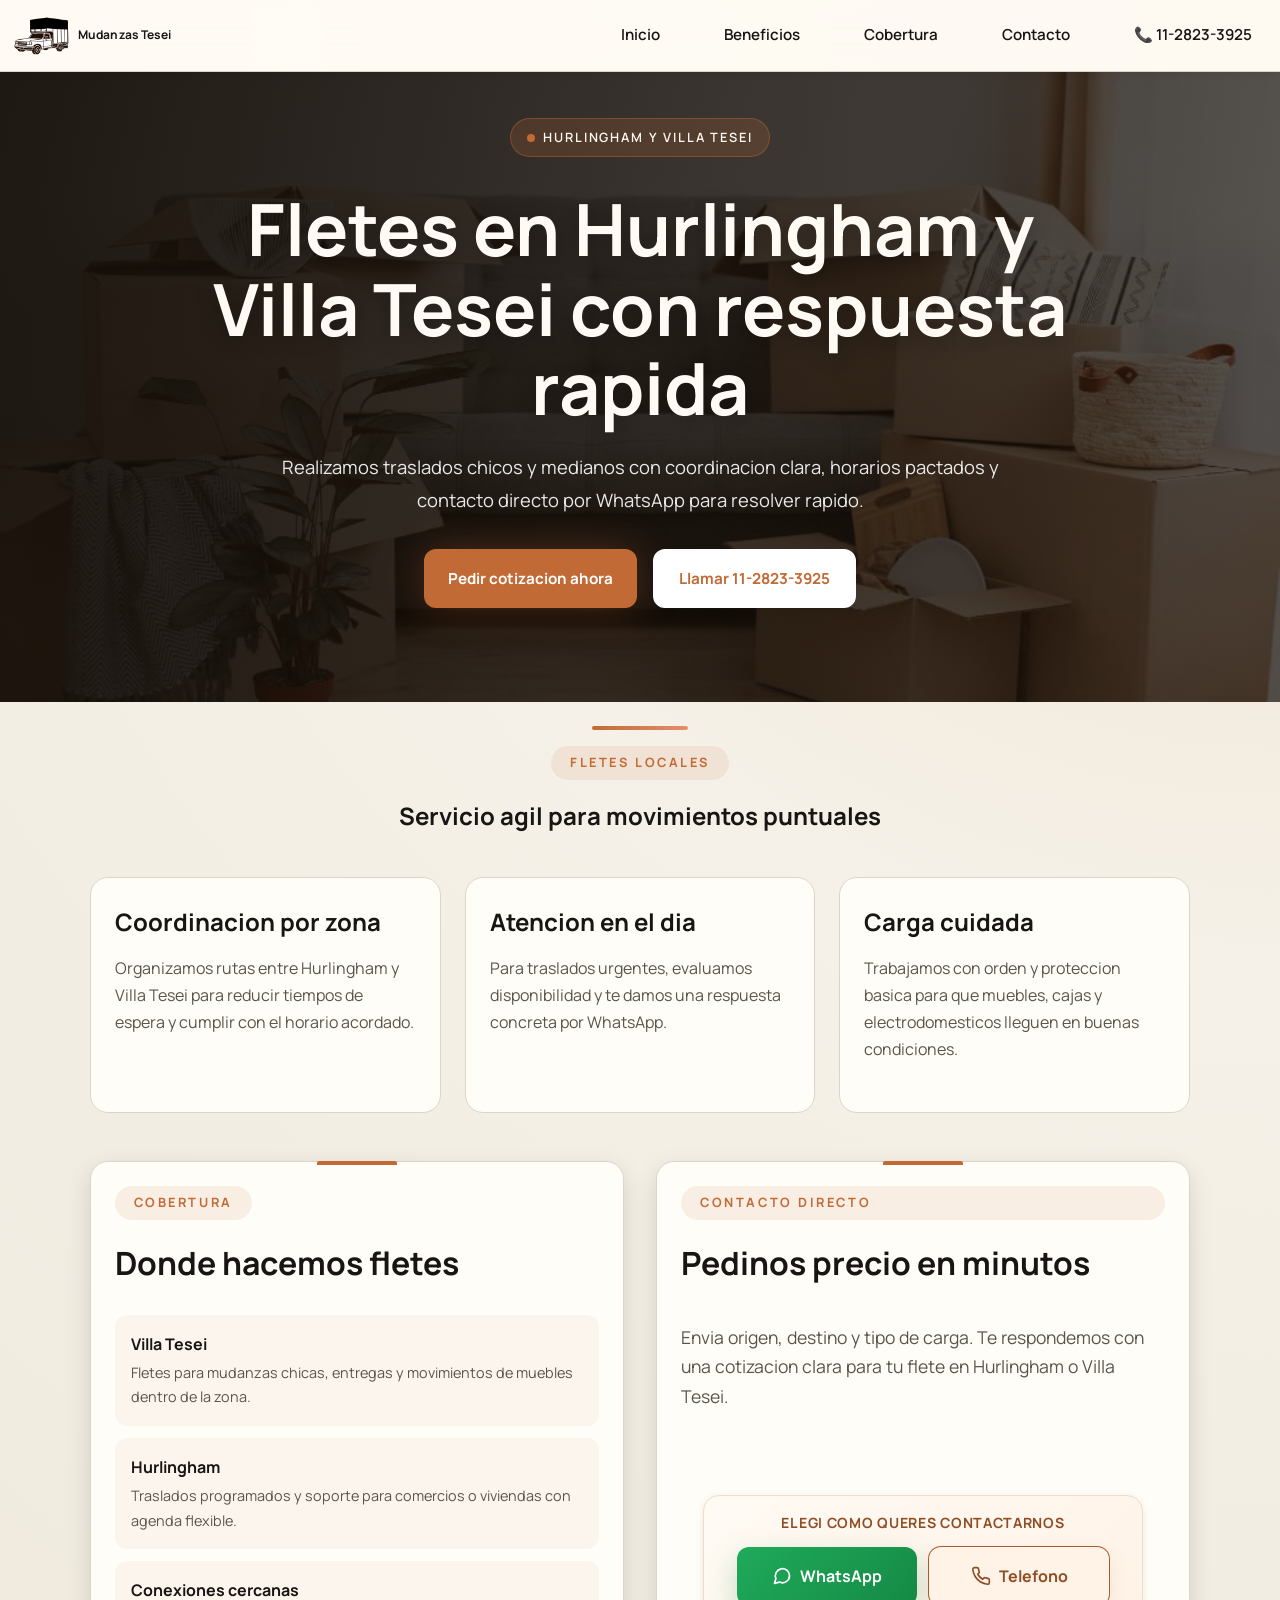
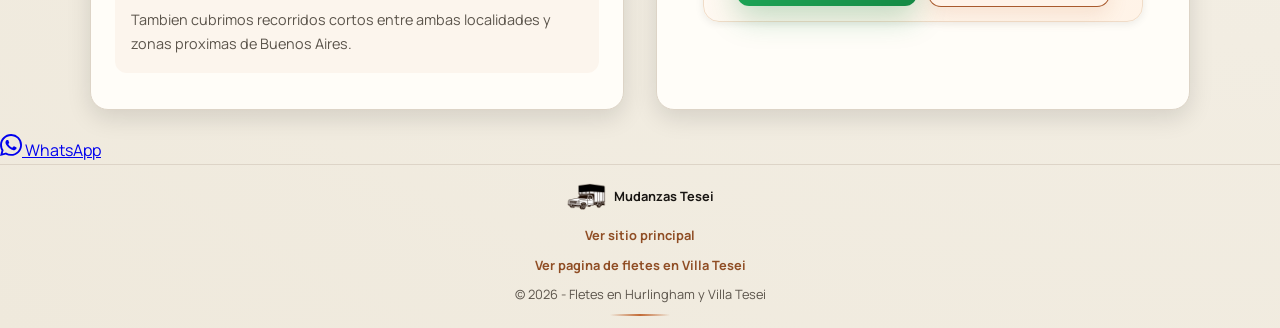
==== fletes-hurlingham-villa-tesei.html @ a8f36cc4 "a" ====
<!doctype html>
<html lang="es">
  <head>
    <meta charset="UTF-8" />
    <meta name="viewport" content="width=device-width, initial-scale=1.0" />
    <meta
      name="description"
      content="Fletes en Hurlingham y Villa Tesei con atencion rapida por WhatsApp. Traslados chicos y medianos, coordinacion clara y servicio puntual en zona oeste."
    />
    <link rel="canonical" href="https://www.mudanzastesei.com/fletes-hurlingham-villa-tesei.html" />
    <meta name="robots" content="index,follow,max-image-preview:large" />
    <meta property="og:type" content="website" />
    <meta property="og:locale" content="es_AR" />
    <meta property="og:site_name" content="Mudanzas Tesei" />
    <meta property="og:title" content="Fletes en Hurlingham y Villa Tesei | Mudanzas Tesei" />
    <meta property="og:description" content="Servicio de fletes en Hurlingham y Villa Tesei para traslados puntuales, con cotizacion rapida por WhatsApp." />
    <meta property="og:url" content="https://www.mudanzastesei.com/fletes-hurlingham-villa-tesei.html" />
    <meta property="og:image" content="https://www.mudanzastesei.com/assets/logo.png" />
    <meta name="twitter:card" content="summary_large_image" />
    <meta name="twitter:title" content="Fletes en Hurlingham y Villa Tesei | Mudanzas Tesei" />
    <meta name="twitter:description" content="Pedi tu cotizacion de flete en Hurlingham y Villa Tesei por WhatsApp." />
    <meta name="twitter:image" content="https://www.mudanzastesei.com/assets/logo.png" />
    <meta name="theme-color" content="#c26a35" />
    <link rel="icon" href="./favicon.ico" sizes="any" />
    <link rel="icon" type="image/png" href="./favicon-96x96.png" sizes="96x96" />
    <link rel="shortcut icon" href="./favicon.ico" />
    <link rel="apple-touch-icon" href="./apple-touch-icon.png" sizes="180x180" />
    <title>Fletes en Hurlingham y Villa Tesei | Mudanzas Tesei</title>
    <link rel="preconnect" href="https://fonts.googleapis.com" />
    <link rel="preconnect" href="https://fonts.gstatic.com" crossorigin />
    <link rel="preload" as="image" href="./assets/bg.jpg" />
    <link
      href="https://fonts.googleapis.com/css2?family=Cormorant+Garamond:wght@500;600;700&family=Manrope:wght@400;500;600;700&display=swap"
      rel="stylesheet"
    />
    <script type="application/ld+json">
      {
        "@context": "https://schema.org",
        "@graph": [
          {
            "@type": "LocalBusiness",
            "@id": "https://www.mudanzastesei.com/#localbusiness",
            "name": "Mudanzas Tesei",
            "url": "https://www.mudanzastesei.com/",
            "telephone": "+54 9 11 2823-3925",
            "address": {
              "@type": "PostalAddress",
              "addressLocality": "Villa Tesei",
              "addressRegion": "Buenos Aires",
              "addressCountry": "AR"
            },
            "areaServed": [
              "Hurlingham",
              "Villa Tesei",
              "Buenos Aires"
            ]
          },
          {
            "@type": "Service",
            "name": "Fletes en Hurlingham y Villa Tesei",
            "serviceType": "Fletes programados y traslados locales",
            "provider": {
              "@id": "https://www.mudanzastesei.com/#localbusiness"
            },
            "areaServed": [
              {
                "@type": "City",
                "name": "Hurlingham"
              },
              {
                "@type": "City",
                "name": "Villa Tesei"
              }
            ],
            "url": "https://www.mudanzastesei.com/fletes-hurlingham-villa-tesei.html"
          }
        ]
      }
    </script>
    <link rel="stylesheet" href="./styles.css" />
  </head>
  <body>
    <header class="topbar glass-effect" id="inicio">
      <a class="brand" href="./index.html" aria-label="Volver al inicio">
        <img src="./assets/logo.png" alt="Logo Mudanzas Tesei" width="58" height="58" fetchpriority="low" decoding="async" />
        <span class="logo-text">Mudanzas Tesei</span>
      </a>

      <button class="menu-toggle" id="menuToggle" aria-expanded="false" aria-controls="mainMenu" aria-label="Abrir menu">
        <span class="hamburger"></span>
      </button>

      <nav class="menu" id="mainMenu">
        <a href="./index.html" class="nav-link">Inicio</a>
        <a href="#beneficios" class="nav-link">Beneficios</a>
        <a href="#cobertura" class="nav-link">Cobertura</a>
        <a href="#contacto" class="nav-link">Contacto</a>
        <a href="tel:+5491128233925" class="nav-link phone-link">📞 11-2823-3925</a>
      </nav>
    </header>

    <main>
      <section class="hero">
        <img
          class="hero-media"
          src="./assets/bg.jpg"
          alt="Fletes en Hurlingham y Villa Tesei"
          width="1920"
          height="1080"
          fetchpriority="high"
          decoding="async"
        />
        <div class="hero-overlay"></div>
        <div class="hero-content">
          <div class="hero-badge fade-in">
            <span class="badge-dot"></span>
            <span>Hurlingham y Villa Tesei</span>
          </div>
          <h1 class="slide-up">Fletes en Hurlingham y Villa Tesei con respuesta rapida</h1>
          <p class="hero-copy slide-up delay-1">
            Realizamos traslados chicos y medianos con coordinacion clara, horarios pactados y
            contacto directo por WhatsApp para resolver rapido.
          </p>
          <div class="hero-actions slide-up delay-2">
            <a class="btn btn-primary btn-glow" href="#contacto"><span>Pedir cotizacion ahora</span></a>
            <a class="btn btn-secondary" href="tel:+5491128233925"><span>Llamar 11-2823-3925</span></a>
          </div>
        </div>
      </section>

      <section class="section" id="beneficios">
        <div class="section-header">
          <div class="section-decoration"></div>
          <div class="section-content">
            <span class="kicker fade-in">Fletes locales</span>
            <h2 class="slide-up">Servicio agil para movimientos puntuales</h2>
          </div>
        </div>
        <div class="cards-container">
          <article class="card card-hover fade-in">
            <h3>Coordinacion por zona</h3>
            <p>Organizamos rutas entre Hurlingham y Villa Tesei para reducir tiempos de espera y cumplir con el horario acordado.</p>
          </article>
          <article class="card card-hover fade-in delay-1">
            <h3>Atencion en el dia</h3>
            <p>Para traslados urgentes, evaluamos disponibilidad y te damos una respuesta concreta por WhatsApp.</p>
          </article>
          <article class="card card-hover fade-in delay-2">
            <h3>Carga cuidada</h3>
            <p>Trabajamos con orden y proteccion basica para que muebles, cajas y electrodomesticos lleguen en buenas condiciones.</p>
          </article>
        </div>
      </section>

      <section class="section split" id="cobertura">
        <div class="panel">
          <div class="panel-content">
            <span class="kicker fade-in">Cobertura</span>
            <h2 class="slide-up">Donde hacemos fletes</h2>
            <ul class="schedule">
              <li class="schedule-item slide-up delay-1">
                <div class="schedule-info">
                  <strong>Villa Tesei</strong>
                  <span>Fletes para mudanzas chicas, entregas y movimientos de muebles dentro de la zona.</span>
                </div>
              </li>
              <li class="schedule-item slide-up delay-2">
                <div class="schedule-info">
                  <strong>Hurlingham</strong>
                  <span>Traslados programados y soporte para comercios o viviendas con agenda flexible.</span>
                </div>
              </li>
              <li class="schedule-item slide-up delay-3">
                <div class="schedule-info">
                  <strong>Conexiones cercanas</strong>
                  <span>Tambien cubrimos recorridos cortos entre ambas localidades y zonas proximas de Buenos Aires.</span>
                </div>
              </li>
            </ul>
          </div>
        </div>

        <div class="panel panel-contact" id="contacto">
          <div class="panel-content panel-content-cta">
            <span class="kicker fade-in">Contacto directo</span>
            <h2 class="slide-up">Pedinos precio en minutos</h2>
            <p class="section-text slide-up delay-1">
              Envia origen, destino y tipo de carga. Te respondemos con una cotizacion clara para
              tu flete en Hurlingham o Villa Tesei.
            </p>
            <div class="cta-stage slide-up delay-2">
              <div class="cta-card">
                <p class="cta-card-title">Elegi como queres contactarnos</p>
                <div class="hero-actions panel-cta-actions">
                  <a class="btn btn-whatsapp" href="https://wa.me/5491128233925?text=Hola%2C%20quiero%20cotizar%20un%20flete%20en%20Hurlingham%20y%20Villa%20Tesei.">
                    <svg width="20" height="20" viewBox="0 0 24 24" fill="none" stroke="currentColor" stroke-width="2" stroke-linecap="round" stroke-linejoin="round" aria-hidden="true">
                      <path d="M21 11.5A8.5 8.5 0 0 1 8.9 19.3L3 21l1.7-5.9A8.5 8.5 0 1 1 21 11.5z"/>
                    </svg>
                    <span>WhatsApp</span>
                  </a>
                  <a class="btn btn-call" href="tel:+5491128233925">
                    <svg width="20" height="20" viewBox="0 0 24 24" fill="none" stroke="currentColor" stroke-width="2" stroke-linecap="round" stroke-linejoin="round" aria-hidden="true">
                      <path d="M22 16.92v3a2 2 0 0 1-2.18 2 19.79 19.79 0 0 1-8.63-3.07 19.5 19.5 0 0 1-6-6 19.79 19.79 0 0 1-3.07-8.67A2 2 0 0 1 4.11 2h3a2 2 0 0 1 2 1.72 12.84 12.84 0 0 0 .7 2.81 2 2 0 0 1-.45 2.11L8.09 9.91a16 16 0 0 0 6 6l1.27-1.27a2 2 0 0 1 2.11-.45 12.84 12.84 0 0 0 2.81.7A2 2 0 0 1 22 16.92z"/>
                    </svg>
                    <span>Telefono</span>
                  </a>
                </div>
              </div>
            </div>
          </div>
        </div>
      </section>
    </main>

    <a
      class="whatsapp-float"
      href="https://wa.me/5491128233925?text=Hola%20Mudanzas%20Tesei%2C%20quiero%20pedir%20una%20cotizacion."
      target="_blank"
      rel="noopener noreferrer"
      aria-label="Abrir WhatsApp para pedir cotizacion"
    >
      <svg width="22" height="22" viewBox="0 0 24 24" fill="none" aria-hidden="true">
        <path fill="currentColor" d="M20.52 3.48A11.86 11.86 0 0 0 12.02 0C5.42 0 .05 5.37.05 11.97c0 2.11.55 4.17 1.59 5.98L0 24l6.21-1.63a11.95 11.95 0 0 0 5.81 1.49h.01c6.6 0 11.97-5.37 11.97-11.97 0-3.2-1.25-6.2-3.48-8.41Zm-8.5 18.36h-.01a9.9 9.9 0 0 1-5.05-1.39l-.36-.21-3.69.97.99-3.6-.23-.37a9.92 9.92 0 0 1-1.52-5.27c0-5.47 4.45-9.92 9.92-9.92 2.65 0 5.13 1.03 7 2.9a9.84 9.84 0 0 1 2.9 7c0 5.47-4.45 9.92-9.92 9.92Zm5.44-7.43c-.3-.15-1.77-.87-2.04-.97-.27-.1-.47-.15-.67.15-.2.3-.77.97-.95 1.17-.17.2-.35.22-.65.07-.3-.15-1.25-.46-2.38-1.47a8.94 8.94 0 0 1-1.65-2.05c-.17-.3-.02-.46.13-.6.13-.13.3-.35.45-.52.15-.17.2-.3.3-.5.1-.2.05-.37-.02-.52-.08-.15-.67-1.62-.92-2.22-.24-.58-.48-.5-.67-.5h-.57c-.2 0-.52.08-.8.37-.27.3-1.05 1.02-1.05 2.48 0 1.47 1.08 2.88 1.23 3.08.15.2 2.1 3.21 5.08 4.49.71.31 1.26.49 1.69.63.71.23 1.36.2 1.88.12.57-.09 1.77-.72 2.02-1.42.25-.7.25-1.3.17-1.42-.07-.12-.27-.2-.57-.35Z"/>
      </svg>
      <span>WhatsApp</span>
    </a>

    <footer class="footer">
      <div class="footer-content">
        <div class="footer-brand">
          <img src="./assets/logo.png" alt="Logo Mudanzas Tesei" width="40" height="40" loading="lazy" decoding="async" />
          <span>Mudanzas Tesei</span>
        </div>
        <p><a class="footer-link" href="./index.html">Ver sitio principal</a></p>
        <p><a class="footer-link" href="./fletes-villa-tesei.html">Ver pagina de fletes en Villa Tesei</a></p>
        <p>© <span id="year"></span> - Fletes en Hurlingham y Villa Tesei</p>
      </div>
      <div class="footer-decorations">
        <div class="footer-line"></div>
      </div>
    </footer>

    <script src="./main.js"></script>
  </body>
</html>
---- styles.css ----
:root {
  --bg: #f5f1e8;
  --surface: #fffdf8;
  --text: #181512;
  --text-light: #7a7065;
  --muted: #5b544b;
  --line: #ddd4c7;
  --brand: #c26a35;
  --brand-deep: #8f4d24;
  --brand-light: #e58e6b;
  --hero-shadow: rgba(9, 8, 7, 0.5);
  --radius: 18px;
  --shadow-sm: 0 2px 8px rgba(0,0,0,0.08);
  --shadow-md: 0 8px 24px rgba(0,0,0,0.12);
  --shadow-lg: 0 20px 60px rgba(0,0,0,0.18);
  --shadow-glow: 0 0 40px rgba(194, 106, 53, 0.3);
}

* {
  box-sizing: border-box;
  margin: 0;
  padding: 0;
}

html {
  scroll-behavior: smooth;
}

body {
  margin: 0;
  background: radial-gradient(circle at top right, #f0dfcb 0%, var(--bg) 42%, #efe9dc 100%);
  color: var(--text);
  font-family: "Manrope", "Segoe UI", sans-serif;
  line-height: 1.7;
  overflow-x: hidden;
}

.glass-effect {
  backdrop-filter: blur(20px);
  -webkit-backdrop-filter: blur(20px);
}

img {
  max-width: 100%;
  display: block;
  object-fit: cover;
}

/* Topbar */
.topbar {
  position: sticky;
  top: 0;
  z-index: 1000;
  display: flex;
  align-items: center;
  justify-content: space-between;
  gap: 0.75rem;
  padding: 0.4rem 0.75rem;
  background: rgba(255, 252, 246, 0.92);
  backdrop-filter: blur(20px);
  -webkit-backdrop-filter: blur(20px);
  border-bottom: 1px solid var(--line);
  box-shadow: var(--shadow-sm);
  height: auto;
  min-height: 48px;
}

.brand {
  display: flex;
  align-items: center;
  gap: 0.5rem;
  text-decoration: none;
  transition: transform 0.2s ease;
}

.brand:hover {
  transform: scale(1.02);
}

.brand img {
  width: 58px;
  height: 58px;
  object-fit: contain;
}

.logo-text {
  font-weight: 700;
  font-size: 0.75rem;
  letter-spacing: 0.1px;
  color: var(--text);
}

.menu-toggle {
  display: none;
  width: 36px;
  height: 36px;
  padding: 0;
  background: transparent;
  border: 1px solid var(--line);
  cursor: pointer;
  transition: all 0.3s ease;
  position: relative;
}

.menu-toggle:hover {
  border-color: var(--brand);
  background: rgba(194, 106, 53, 0.05);
}

.menu {
  display: flex;
  align-items: center;
  gap: 0.5rem;
}

.menu a {
  color: var(--text);
  text-decoration: none;
  font-weight: 600;
  font-size: 0.8rem;
  padding: 0.35rem 0.6rem;
  border-radius: 6px;
  transition: all 0.3s ease;
}

.menu a:hover {
  color: var(--brand);
  background: rgba(194, 106, 53, 0.1);
}

.menu-toggle {
  display: none;
  flex-direction: column;
  gap: 5px;
  border: 1px solid var(--line);
  background: #fff;
  color: var(--text);
  border-radius: 12px;
  padding: 0.6rem 0.9rem;
  cursor: pointer;
  transition: all 0.3s ease;
}

.menu-toggle:hover {
  border-color: var(--brand);
  transform: scale(1.02);
}

.hamburger {
  width: 20px;
  height: 2px;
  background: var(--text);
  position: relative;
  transition: all 0.3s ease;
}

.hamburger::before,
.hamburger::after {
  content: '';
  position: absolute;
  width: 20px;
  height: 2px;
  background: var(--text);
  transition: all 0.3s ease;
}

.hamburger::before {
  top: -6px;
}

.hamburger::after {
  top: 6px;
}

.menu-toggle.active .hamburger {
  background: transparent;
}

.menu-toggle.active .hamburger::before {
  top: 0;
  transform: rotate(45deg);
}

.menu-toggle.active .hamburger::after {
  top: 0;
  transform: rotate(-45deg);
}

.menu {
  display: flex;
  align-items: center;
  gap: 2rem;
}

.menu a {
  color: var(--text);
  text-decoration: none;
  font-weight: 600;
  font-size: 0.95rem;
  padding: 0.5rem 1rem;
  border-radius: 8px;
  transition: all 0.3s ease;
  position: relative;
}

.menu a:hover {
  color: var(--brand);
  background: rgba(194, 106, 53, 0.1);
}

.menu a::after {
  content: '';
  position: absolute;
  bottom: 0;
  left: 50%;
  transform: translateX(-50%);
  width: 0;
  height: 2px;
  background: var(--brand);
  transition: all 0.3s ease;
}

.menu a:hover::after {
  width: 80%;
}

.phone-link {
  display: flex;
  align-items: center;
  gap: 0.5rem;
  color: var(--brand);
  font-weight: 700;
}

.phone-link:hover {
  background: var(--brand);
  color: white;
}

.phone-link:hover::after {
  background: white;
}

/* Hero Section */
.hero {
  position: relative;
  min-height: 70vh;
  display: grid;
  place-items: center;
  padding: 1rem;
  overflow: hidden;
}

.hero-media {
  position: absolute;
  inset: 0;
  width: 100%;
  height: 100%;
  object-fit: cover;
}

.hero::before {
  content: '';
  position: absolute;
  inset: 0;
  background: linear-gradient(135deg, rgba(20, 14, 8, 0.9) 0%, rgba(20, 14, 8, 0.6) 50%, rgba(20, 14, 8, 0.4) 100%);
}

.hero-overlay {
  position: absolute;
  inset: 0;
  background: linear-gradient(102deg, rgba(20, 14, 8, 0.95), rgba(20, 14, 8, 0.7));
}

.hero-content {
  position: relative;
  z-index: 1;
  width: min(920px, 100%);
  color: #fffaf3;
  text-align: center;
}

.hero-badge {
  display: inline-flex;
  align-items: center;
  gap: 0.5rem;
  padding: 0.5rem 1rem;
  background: rgba(194, 106, 53, 0.2);
  border: 1px solid rgba(194, 106, 53, 0.4);
  border-radius: 50px;
  font-size: 0.8rem;
  font-weight: 600;
  letter-spacing: 0.15em;
  text-transform: uppercase;
  margin-bottom: 1.5rem;
}

.badge-dot {
  width: 8px;
  height: 8px;
  background: var(--brand);
  border-radius: 50%;
  animation: pulse 2s ease-in-out infinite;
}

.hero h1 {
  margin-top: 0.5rem;
  font-size: clamp(2.3rem, 6vw, 4.5rem);
  line-height: 1.1;
  margin-bottom: 1.5rem;
  text-shadow: 0 4px 20px rgba(0,0,0,0.3);
}

.hero-copy {
  width: min(70ch, 100%);
  margin: 0 auto 2rem;
  font-size: 1.15rem;
  line-height: 1.8;
  color: rgba(255,255,255,0.9);
}

.hero-actions {
  display: flex;
  flex-wrap: wrap;
  gap: 1rem;
  justify-content: center;
  margin-bottom: 3rem;
}

.panel-content-cta {
  display: flex;
  flex-direction: column;
  min-height: 100%;
}

.panel-content-cta .section-text {
  margin-bottom: 0;
}

.cta-stage {
  flex: 1;
  display: grid;
  place-items: center;
  padding-top: 1.25rem;
}

.cta-card {
  width: min(100%, 440px);
  background: linear-gradient(135deg, #fffaf4, #fff3e7);
  border: 1px solid #f0dcc8;
  border-radius: 16px;
  padding: 0.95rem;
  box-shadow: var(--shadow-sm);
}

.cta-card-title {
  margin: 0 0 0.75rem;
  font-size: 0.88rem;
  font-weight: 700;
  letter-spacing: 0.05em;
  text-transform: uppercase;
  color: var(--brand-deep);
  text-align: center;
}

.panel-cta-actions {
  margin: 0;
  gap: 0.75rem;
}

.panel-cta-actions .btn {
  min-width: 180px;
  padding: 1rem 1.35rem;
  font-size: 1rem;
}

.btn-whatsapp {
  background: linear-gradient(135deg, #1faa5a, #158a45);
  color: #fff;
  box-shadow: 0 12px 30px rgba(21, 138, 69, 0.26);
}

.btn-whatsapp:hover {
  transform: translateY(-2px);
  box-shadow: 0 16px 34px rgba(21, 138, 69, 0.34);
}

.btn-call {
  background: #fff3e8;
  color: var(--brand-deep);
  border: 1px solid #a85a2d;
  box-shadow: 0 0 0 1px #a85a2d, 0 8px 20px rgba(194, 106, 53, 0.14);
}

.btn-call:hover {
  background: #cf7a43;
  color: #fff3e8;
  border-color: #fff3e8;
  transform: translateY(-2px);
  box-shadow: 0 0 0 1px #fff3e8, 0 14px 28px rgba(194, 106, 53, 0.24);
}

.btn-call:focus-visible {
  outline: none;
  box-shadow: 0 0 0 4px rgba(194, 106, 53, 0.18), 0 10px 24px rgba(194, 106, 53, 0.2);
}

.btn {
  display: inline-flex;
  align-items: center;
  justify-content: center;
  gap: 0.5rem;
  border-radius: 12px;
  padding: 0.9rem 1.5rem;
  text-decoration: none;
  border: none;
  font-weight: 700;
  font-size: 0.95rem;
  cursor: pointer;
  transition: all 0.3s cubic-bezier(0.4, 0, 0.2, 1);
  position: relative;
  overflow: hidden;
  width: auto;
}

.btn-glow:hover {
  box-shadow: 0 0 30px rgba(194, 106, 53, 0.6);
}

.btn > * {
  position: relative;
  z-index: 1;
}

.btn-primary {
  background: var(--brand);
  color: white;
  box-shadow: var(--shadow-glow);
}

.btn-primary,
.btn-primary:hover,
.btn-primary:focus-visible {
  color: #fff;
}

.btn-primary::before {
  content: '';
  position: absolute;
  inset: 0;
  background: linear-gradient(135deg, var(--brand-light), var(--brand));
  opacity: 0;
  transition: opacity 0.3s ease;
  z-index: 0;
}

.btn-primary:hover::before {
  opacity: 1;
}

.btn-primary:hover {
  transform: translateY(-2px);
  box-shadow: 0 10px 40px rgba(194, 106, 53, 0.5);
}

.btn-secondary {
  background: white;
  color: var(--brand);
  border: 2px solid var(--brand);
}

.btn-secondary:hover {
  background: var(--brand);
  color: white;
  border-color: var(--brand);
  transform: translateY(-2px);
}

.hero .btn-secondary {
  background: white;
  color: var(--brand);
  border-color: white;
}

.hero .btn-secondary:hover {
  background: rgba(255, 255, 255, 0.12);
  color: #fff;
  border-color: #fff;
}

.arrow-icon {
  transition: transform 0.3s ease;
}

.btn-primary:hover .arrow-icon {
  transform: translateX(5px);
}

.trust-badges {
  display: flex;
  flex-wrap: wrap;
  gap: 1.5rem;
  justify-content: center;
  padding-top: 1rem;
}

.trust-item {
  display: flex;
  align-items: center;
  gap: 0.5rem;
  font-size: 0.9rem;
  font-weight: 600;
  color: rgba(255,255,255,0.85);
}

.trust-item svg {
  color: var(--brand);
}

/* Sections */
.section {
  width: min(1100px, calc(100% - 2rem));
  margin: 1.5rem auto;
}

.section-header,
.contact-header {
  margin-bottom: 2.5rem;
}

.section-decoration {
  width: 96px;
  height: 4px;
  background: linear-gradient(90deg, var(--brand), var(--brand-light));
  border-radius: 2px;
  margin-bottom: 1rem;
  margin-inline: auto;
}

.section-content,
.contact-content {
  text-align: center;
}

.kicker {
  display: inline-block;
  text-transform: uppercase;
  letter-spacing: 0.2em;
  font-weight: 700;
  font-size: 0.8rem;
  color: var(--brand);
  margin-bottom: 1rem;
  background: rgba(194, 106, 53, 0.1);
  padding: 0.4rem 1.2rem;
  border-radius: 50px;
}

.section-split {
  display: grid;
  grid-template-columns: minmax(280px, 0.95fr) minmax(0, 1.05fr);
  gap: 2rem;
  align-items: start;
}

.section-split > * {
  min-width: 0;
}

.section-left .section-content {
  text-align: left;
}

.section-left .section-decoration {
  margin-left: 0;
}

.section-text {
  margin-top: 1.5rem;
  font-size: 1.1rem;
  color: var(--muted);
}

/* Cards */
.cards-container {
  display: grid;
  grid-template-columns: repeat(3, minmax(0, 1fr));
  gap: 1.5rem;
}

.card {
  background: var(--surface);
  border: 1px solid var(--line);
  border-radius: var(--radius);
  padding: 1.5rem;
  position: relative;
  overflow: hidden;
  display: flex;
  flex-direction: column;
}

.card-hover {
  transition: all 0.4s cubic-bezier(0.4, 0, 0.2, 1);
}

.card-hover:hover {
  transform: translateY(-8px);
  box-shadow: 0 25px 50px rgba(194, 106, 53, 0.25);
}

.card::before {
  content: '';
  position: absolute;
  top: 0;
  left: 0;
  right: 0;
  height: 4px;
  background: linear-gradient(90deg, var(--brand), var(--brand-light));
  transform: scaleX(0);
  transition: transform 0.4s ease;
}

.card:hover::before {
  transform: scaleX(1);
}

.card-icon {
  width: 64px;
  height: 64px;
  background: linear-gradient(135deg, rgba(194, 106, 53, 0.1), rgba(194, 106, 53, 0.05));
  border-radius: 16px;
  display: flex;
  align-items: center;
  justify-content: center;
  margin-bottom: 1.5rem;
  transition: transform 0.3s ease;
}

.card:hover .card-icon {
  transform: scale(1.1) rotate(5deg);
}

.card h3 {
  margin-bottom: 0.75rem;
  font-size: 1.5rem;
  color: var(--text);
}

.card p {
  margin-bottom: 1.5rem;
  color: var(--muted);
  line-height: 1.7;
}

.faq-grid .card h3 {
  font-size: 1.2rem;
}

.card-link {
  display: inline-flex;
  align-items: center;
  gap: 0.3rem;
  color: var(--brand);
  font-weight: 700;
  text-decoration: none;
  transition: all 0.3s ease;
  margin-top: auto;
}

.card-link:hover {
  gap: 0.5rem;
  transform: translateX(5px);
}

.complement-grid {
  align-items: stretch;
}

.service-media-card {
  display: flex;
  flex-direction: column;
  padding: 0;
}

.service-media-card img {
  width: 100%;
  height: 220px;
  object-fit: cover;
  border-bottom: 1px solid var(--line);
}

.service-media-content {
  flex: 1;
  display: flex;
  flex-direction: column;
  padding: 1.25rem;
}

.service-media-content h3 {
  margin-bottom: 0.65rem;
  font-size: 1.25rem;
}

.service-media-content p {
  margin-bottom: 1rem;
  color: var(--muted);
}

/* Fleet Carousel */
.fleet-carousel {
  position: relative;
  width: 100%;
  max-width: 900px;
  margin: 2rem auto;
  min-width: 0;
  overflow-anchor: none;
}

.carousel-viewport {
  width: 100%;
  overflow: hidden;
  border-radius: 20px;
}

.carousel-track {
  display: flex;
  width: 100%;
  transition: transform 0.5s cubic-bezier(0.4, 0, 0.2, 1);
  will-change: transform;
}

.carousel-slide {
  flex: 0 0 100%;
  min-width: 0;
  width: 100%;
}

.fleet-card {
  position: relative;
  border-radius: 20px;
  overflow: hidden;
  background: transparent;
  box-shadow: none;
  border: none;
  transition: transform 0.3s ease;
}

.fleet-card:hover {
  transform: translateY(-8px);
}

.fleet-card img {
  width: 100%;
  height: 350px;
  object-fit: contain;
  background: transparent;
  display: block;
}

.fleet-content {
  position: absolute;
  bottom: 0;
  left: 0;
  right: 0;
  background: linear-gradient(to top, rgba(24, 21, 18, 0.95), rgba(24, 21, 18, 0.7), transparent);
  padding: 2rem 1.5rem 1.5rem;
  transform: translateY(20px);
  opacity: 0;
  transition: all 0.4s ease;
}

.fleet-card:hover .fleet-content {
  transform: translateY(0);
  opacity: 1;
}

.fleet-card h3 {
  color: white;
  font-size: 1.8rem;
  font-weight: 700;
  margin-bottom: 0.5rem;
  text-shadow: 0 2px 4px rgba(0,0,0,0.3);
}

.fleet-card p {
  color: rgba(255,255,255,0.9);
  font-size: 1rem;
  margin-bottom: 1rem;
  line-height: 1.6;
}

.fleet-badge {
  display: inline-block;
  background: var(--brand);
  color: white;
  padding: 0.5rem 1rem;
  border-radius: 25px;
  font-size: 0.85rem;
  font-weight: 600;
  letter-spacing: 0.5px;
}

.carousel-nav {
  display: flex;
  align-items: center;
  justify-content: center;
  gap: 2rem;
  padding: 1.5rem 0;
}

.carousel-btn {
  width: 56px;
  height: 56px;
  border: 2px solid var(--line);
  background: white;
  border-radius: 50%;
  cursor: pointer;
  display: flex;
  align-items: center;
  justify-content: center;
  transition: all 0.3s ease;
  color: var(--text);
  box-shadow: var(--shadow-sm);
}

.carousel-btn:hover:not(:disabled) {
  background: var(--brand);
  border-color: var(--brand);
  color: white;
  transform: scale(1.1);
  box-shadow: var(--shadow-glow);
}

.carousel-btn:disabled {
  opacity: 0.3;
  cursor: not-allowed;
}

.carousel-btn svg {
  width: 24px;
  height: 24px;
}

.carousel-dots {
  display: flex;
  gap: 0.75rem;
}

.carousel-dot {
  width: 12px;
  height: 12px;
  border-radius: 50%;
  border: 2px solid var(--line);
  background: transparent;
  cursor: pointer;
  transition: all 0.3s ease;
  padding: 0;
}

.carousel-dot:hover {
  border-color: var(--brand);
  background: rgba(194, 106, 53, 0.2);
}

.carousel-dot.active {
  background: var(--brand);
  border-color: var(--brand);
  transform: scale(1.2);
  box-shadow: var(--shadow-glow);
}

/* Animations */
.fade-in {
  animation: fadeIn 1s ease-out forwards;
  opacity: 0;
}

.slide-up {
  animation: slideUp 0.8s ease-out forwards;
  transform: translateY(30px);
  opacity: 0;
}

.delay-1 {
  animation-delay: 0.2s;
}

.delay-2 {
  animation-delay: 0.4s;
}

.delay-3 {
  animation-delay: 0.6s;
}

/* Split Section */
.split {
  display: grid;
  grid-template-columns: 1fr 1fr;
  gap: 2rem;
  margin-top: 3rem;
}

.panel {
  background: var(--surface);
  border: 1px solid var(--line);
  border-radius: var(--radius);
  padding: 1.5rem;
  box-shadow: var(--shadow-md);
  position: relative;
}

.panel::before {
  content: '';
  position: absolute;
  top: -1px;
  left: 50%;
  transform: translateX(-50%);
  width: 80px;
  height: 4px;
  background: var(--brand);
  border-radius: 2px 2px 0 0;
}

.panel-icon {
  width: 72px;
  height: 72px;
  background: linear-gradient(135deg, #fff4ea, #ffe8d5);
  border: 1px solid rgba(194, 106, 53, 0.24);
  border-radius: 18px;
  display: flex;
  align-items: center;
  justify-content: center;
  margin-bottom: 1.5rem;
  color: var(--brand);
  box-shadow: 0 10px 24px rgba(194, 106, 53, 0.16);
}

.panel h2 {
  margin-bottom: 0.5rem;
  font-size: 2rem;
  color: var(--text);
}

.panel-content h3 {
  margin-top: 0;
  font-size: 1.4rem;
}

.schedule {
  margin: 1.5rem 0 0;
  list-style: none;
}

.schedule-item {
  display: flex;
  gap: 1rem;
  align-items: center;
  padding: 1rem;
  background: rgba(194, 106, 53, 0.05);
  border-radius: 12px;
  margin-bottom: 0.75rem;
  transition: all 0.3s ease;
}

.schedule-item:hover {
  background: rgba(194, 106, 53, 0.1);
  transform: translateX(5px);
}

.schedule-icon {
  width: 36px;
  height: 36px;
  background: white;
  color: var(--brand);
  border-radius: 50%;
  display: flex;
  align-items: center;
  justify-content: center;
  box-shadow: var(--shadow-sm);
  flex-shrink: 0;
}

.schedule-info {
  display: flex;
  flex-direction: column;
}

.schedule-info strong {
  font-size: 1rem;
  color: var(--text);
  margin-bottom: 0.2rem;
}

.schedule-info span {
  font-size: 0.9rem;
  color: var(--muted);
}

.location {
  margin-top: 1rem;
  font-weight: 700;
  font-size: 1.1rem;
  color: var(--brand);
  display: flex;
  align-items: center;
  gap: 0.5rem;
}

/* Map */
.map-wrapper {
  position: relative;
  border-radius: 12px;
  overflow: hidden;
  margin: 1.5rem 0;
  box-shadow: var(--shadow-md);
}

.map-wrapper iframe {
  width: 100%;
  min-height: 300px;
  border: 0;
}

.text-link {
  display: inline-flex;
  align-items: center;
  gap: 0.5rem;
  color: var(--brand-deep);
  font-weight: 700;
  text-decoration: none;
  transition: all 0.3s ease;
}

.text-link:hover {
  gap: 0.8rem;
  transform: translateX(5px);
}

/* Contact Section */
.contact-wrapper {
  background: linear-gradient(135deg, var(--surface) 0%, #fffaf3 100%);
  border-radius: calc(var(--radius) + 10px);
  border: 1px solid var(--line);
  padding: 1.25rem;
  box-shadow: var(--shadow-lg);
  position: relative;
  overflow: hidden;
}

.contact-decoration {
  position: absolute;
  top: 0;
  right: 0;
  width: 200px;
  height: 200px;
  background: linear-gradient(135deg, rgba(194, 106, 53, 0.05), transparent);
  border-radius: 0 0 0 100px;
}

.contact-container {
  display: grid;
  grid-template-columns: 1.5fr 1fr;
  gap: 2rem;
}

.contact-form {
  display: flex;
  flex-direction: column;
  gap: 1.2rem;
  background: transparent;
  border: none;
  padding: 0;
}

.form-row {
  display: grid;
  grid-template-columns: 1fr 1fr;
  gap: 1rem;
}

.form-group {
  display: flex;
  flex-direction: column;
  gap: 0.5rem;
}

.form-group label {
  font-weight: 600;
  font-size: 0.9rem;
  color: var(--muted);
  text-transform: uppercase;
  letter-spacing: 0.05em;
}

.form-group input,
.form-group textarea {
  padding: 1rem 1.2rem;
  border: 2px solid var(--line);
  border-radius: 12px;
  font: inherit;
  font-size: 1rem;
  transition: all 0.3s ease;
  background: white;
}

.form-group input:focus,
.form-group textarea:focus {
  outline: none;
  border-color: var(--brand);
  box-shadow: 0 0 0 4px rgba(194, 106, 53, 0.1);
}

.form-group input::placeholder,
.form-group textarea::placeholder {
  color: #ccc;
}

.form-actions {
  display: flex;
  gap: 1rem;
  margin-top: 0.5rem;
}

.form-actions .btn {
  flex: 1;
}

/* Contact Info */
.contact-info {
  display: flex;
  flex-direction: column;
  gap: 1rem;
}

.info-card {
  display: flex;
  align-items: center;
  gap: 1rem;
  padding: 1.5rem;
  background: white;
  border: 1px solid var(--line);
  border-radius: 12px;
  transition: all 0.3s ease;
}

.info-card:hover {
  transform: translateX(5px);
  border-color: var(--brand);
  box-shadow: var(--shadow-md);
}

.info-icon {
  width: 48px;
  height: 48px;
  background: linear-gradient(135deg, #fff4ea, #ffe8d5);
  border: 1px solid rgba(194, 106, 53, 0.24);
  border-radius: 12px;
  display: flex;
  align-items: center;
  justify-content: center;
  color: var(--brand);
  flex-shrink: 0;
}

.info-content h4 {
  font-size: 0.9rem;
  color: var(--muted);
  font-weight: 600;
  text-transform: uppercase;
  margin-bottom: 0.25rem;
  letter-spacing: 0.05em;
}

.info-content p {
  font-size: 1.2rem;
  font-weight: 700;
  color: var(--text);
}

/* Footer */
.footer {
  padding: 0.75rem 0;
  text-align: center;
  border-top: 1px solid var(--line);
  position: relative;
}

.footer-content {
  display: flex;
  flex-direction: column;
  align-items: center;
  gap: 0.5rem;
}

.footer-brand {
  display: flex;
  align-items: center;
  gap: 0.5rem;
}

.footer-brand img {
  width: 40px;
  height: 40px;
  object-fit: contain;
}

.footer-brand span {
  font-weight: 700;
  font-size: 0.8rem;
  color: var(--text);
}

.footer p {
  color: var(--muted);
  font-size: 0.8rem;
  margin: 0;
}

.footer-link {
  color: var(--brand-deep);
  font-weight: 700;
  text-decoration: none;
}

.footer-link:hover {
  text-decoration: underline;
}

.footer-decorations {
  margin-top: 0.5rem;
}

.footer-line {
  width: 60px;
  height: 2px;
  background: linear-gradient(90deg, transparent, var(--brand), transparent);
  margin: 0 auto;
}

/* Animations */
@keyframes float {
  0%, 100% { transform: translateY(0px); }
  50% { transform: translateY(-10px); }
}

@keyframes pulse {
  0%, 100% { opacity: 1; }
  50% { opacity: 0.5; }
}

@keyframes fadeIn {
  from { opacity: 0; transform: translateY(10px); }
  to { opacity: 1; transform: translateY(0); }
}

@keyframes slideUp {
  from { opacity: 0; transform: translateY(20px); }
  to { opacity: 1; transform: translateY(0); }
}

@keyframes slideInLeft {
  from {
    opacity: 0;
    transform: translateX(-50px);
  }
  to {
    opacity: 1;
    transform: translateX(0);
  }
}

@keyframes slideInRight {
  from {
    opacity: 0;
    transform: translateX(50px);
  }
  to {
    opacity: 1;
    transform: translateX(0);
  }
}

/* Responsive */
@media (max-width: 900px) {
  .cards-container,
  .fleet-gallery,
  .split,
  .form-row {
    grid-template-columns: repeat(2, minmax(0, 1fr));
  }

  .contact-container {
    grid-template-columns: 1fr;
  }

  .section {
    margin: 3rem auto;
  }

  .section-split {
    grid-template-columns: 1fr;
    gap: 1.25rem;
  }

  .fleet-carousel {
    max-width: 100%;
  }

  .carousel-track {
    width: 100%;
  }

  .carousel-nav {
    gap: 1rem;
    padding: 1rem 0;
  }

  .carousel-btn {
    width: 48px;
    height: 48px;
  }

  .fleet-card img {
    height: 280px;
    background: transparent;
  }

  .fleet-card h3 {
    font-size: 1.3rem;
  }

  .fleet-card p {
    font-size: 0.9rem;
  }

  .fleet-badge {
    font-size: 0.8rem;
    padding: 0.4rem 0.8rem;
  }

  .fleet-card h3 {
    font-size: 1.5rem;
  }

  .fleet-card p {
    font-size: 0.95rem;
  }

  .hero h1 {
    font-size: clamp(2rem, 8vw, 3rem);
  }
}

@media (max-width: 700px) {
  .topbar {
    display: grid;
    grid-template-columns: 1fr auto;
    padding: 0.6rem 0.8rem;
    min-height: 56px;
  }

  .brand img {
    width: 50px;
    height: 50px;
  }

  .logo-text {
    font-size: 0.9rem;
  }

  .menu-toggle {
    display: flex;
    align-items: center;
    justify-content: center;
    width: 44px;
    height: 44px;
    padding: 0;
    gap: 0;
    border-radius: 12px;
    background: #fff;
    border: 1px solid var(--line);
  }

  .hamburger,
  .hamburger::before,
  .hamburger::after {
    width: 18px;
  }

  .hamburger {
    display: block;
    position: relative;
    height: 2px;
  }

  .hamburger::before,
  .hamburger::after {
    left: 0;
    height: 2px;
  }

  .hamburger::before {
    top: -6px;
  }

  .hamburger::after {
    top: 6px;
  }

  .menu {
    position: absolute;
    top: calc(100% + 8px);
    left: 0.5rem;
    right: 0.5rem;
    display: none;
    flex-direction: column;
    gap: 0.25rem;
    background: rgba(255, 252, 246, 0.98);
    backdrop-filter: blur(20px);
    border: 1px solid var(--line);
    border-radius: 14px;
    padding: 0.35rem;
    box-shadow: var(--shadow-lg);
  }

  .menu.is-open {
    display: flex;
  }

  .menu a {
    width: 100%;
    margin: 0;
    padding: 0.85rem 1rem;
    border-radius: 10px;
    border-top: none;
    font-size: 0.95rem;
  }

  .phone-link {
    justify-content: center;
    background: rgba(194, 106, 53, 0.08);
  }

  .cards-container,
  .split,
  .form-row {
    grid-template-columns: 1fr;
  }

  .section-soft .fleet-carousel {
    max-width: 100%;
  }

  .service-media-card img {
    height: 190px;
  }

  .carousel-track {
    width: 100%;
  }

  .carousel-nav {
    gap: 1rem;
    padding: 1rem 0;
  }

  .carousel-btn {
    width: 48px;
    height: 48px;
  }

  .carousel-dot {
    width: 10px;
    height: 10px;
  }

  .fleet-card img {
    height: 300px;
  }

  .fleet-card h3 {
    font-size: 1.3rem;
  }

  .fleet-card p {
    font-size: 0.9rem;
  }

  .fleet-badge {
    font-size: 0.8rem;
    padding: 0.4rem 0.8rem;
  }

  .hero-content {
    text-align: left;
  }

  .hero {
    min-height: 76vh;
    padding: 1.1rem 0.9rem;
  }

  .hero h1 {
    font-size: clamp(1.85rem, 9vw, 2.6rem);
    margin-bottom: 1rem;
  }

  .hero-copy {
    font-size: 1rem;
    line-height: 1.65;
    margin-bottom: 1.25rem;
  }

  .hero-actions {
    justify-content: flex-start;
    flex-direction: column;
    align-items: stretch;
    gap: 0.75rem;
  }

  .cta-stage {
    display: block;
    padding-top: 1rem;
  }

  .cta-card {
    width: 100%;
    padding: 0.8rem;
  }

  .panel-cta-actions {
    justify-content: flex-start;
    flex-direction: column;
    align-items: stretch;
  }

  .panel-cta-actions .btn {
    width: 100%;
    min-width: 0;
  }

  .trust-badges {
    justify-content: flex-start;
  }

  .contact-wrapper {
    padding: 1.25rem;
  }

  .form-actions {
    flex-direction: column;
  }

  .form-actions .btn {
    width: 100%;
  }

  .panel {
    padding: 1.25rem;
  }

  .btn {
    padding: 0.9rem 1.25rem;
    font-size: 0.95rem;
    width: auto;
    justify-content: center;
  }

  .hero-actions .btn,
  .form-actions .btn {
    width: 100%;
  }

  .btn svg {
    width: 18px;
    height: 18px;
  }

  .btn span {
    font-size: 0.95rem;
  }

  .contact-container {
    gap: 1.5rem;
  }

  .form-row {
    gap: 0.75rem;
  }

  .fleet-gallery {
    gap: 0.5rem;
  }

  .fleet-card img {
    height: 220px;
    background: transparent;
  }

  .carousel-nav {
    gap: 0.5rem;
  }

  .carousel-btn {
    width: 42px;
    height: 42px;
  }

  .carousel-btn svg {
    width: 20px;
    height: 20px;
  }

  .carousel-dot {
    width: 8px;
    height: 8px;
  }

  .contact-info {
    gap: 0.75rem;
  }

  .info-card {
    padding: 1rem;
  }

  .schedule-item {
    padding: 0.75rem;
  }

  .section {
    margin: 1.6rem auto;
  }
}

@media (max-width: 480px) {
  .topbar {
    padding: 0.55rem 0.7rem;
  }

  .brand {
    min-width: 0;
  }

  .logo-text {
    font-size: 0.82rem;
    white-space: nowrap;
    overflow: hidden;
    text-overflow: ellipsis;
  }

  .menu-toggle {
    width: 42px;
    height: 42px;
  }

  .hero-badge {
    font-size: 0.68rem;
    letter-spacing: 0.09em;
    margin-bottom: 1rem;
  }

  .section {
    margin: 2rem auto;
  }

  .hero {
    min-height: 70vh;
    padding: 1rem;
  }

  .cards-container {
    gap: 1rem;
  }

  .card {
    padding: 1.5rem;
  }

  .fleet-gallery {
    gap: 0.5rem;
  }

  .service-media-content {
    padding: 1rem;
  }

  .fleet-card img {
    height: 200px;
    background: transparent;
  }

  .carousel-nav {
    gap: 0.5rem;
  }

  .carousel-btn {
    width: 40px;
    height: 40px;
  }

  .carousel-dot {
    width: 8px;
    height: 8px;
  }

  .contact-wrapper {
    padding: 1rem;
  }
}

@media (max-width: 380px) {
  .logo-text {
    display: none;
  }

  .brand img {
    width: 26px;
    height: 26px;
  }
}
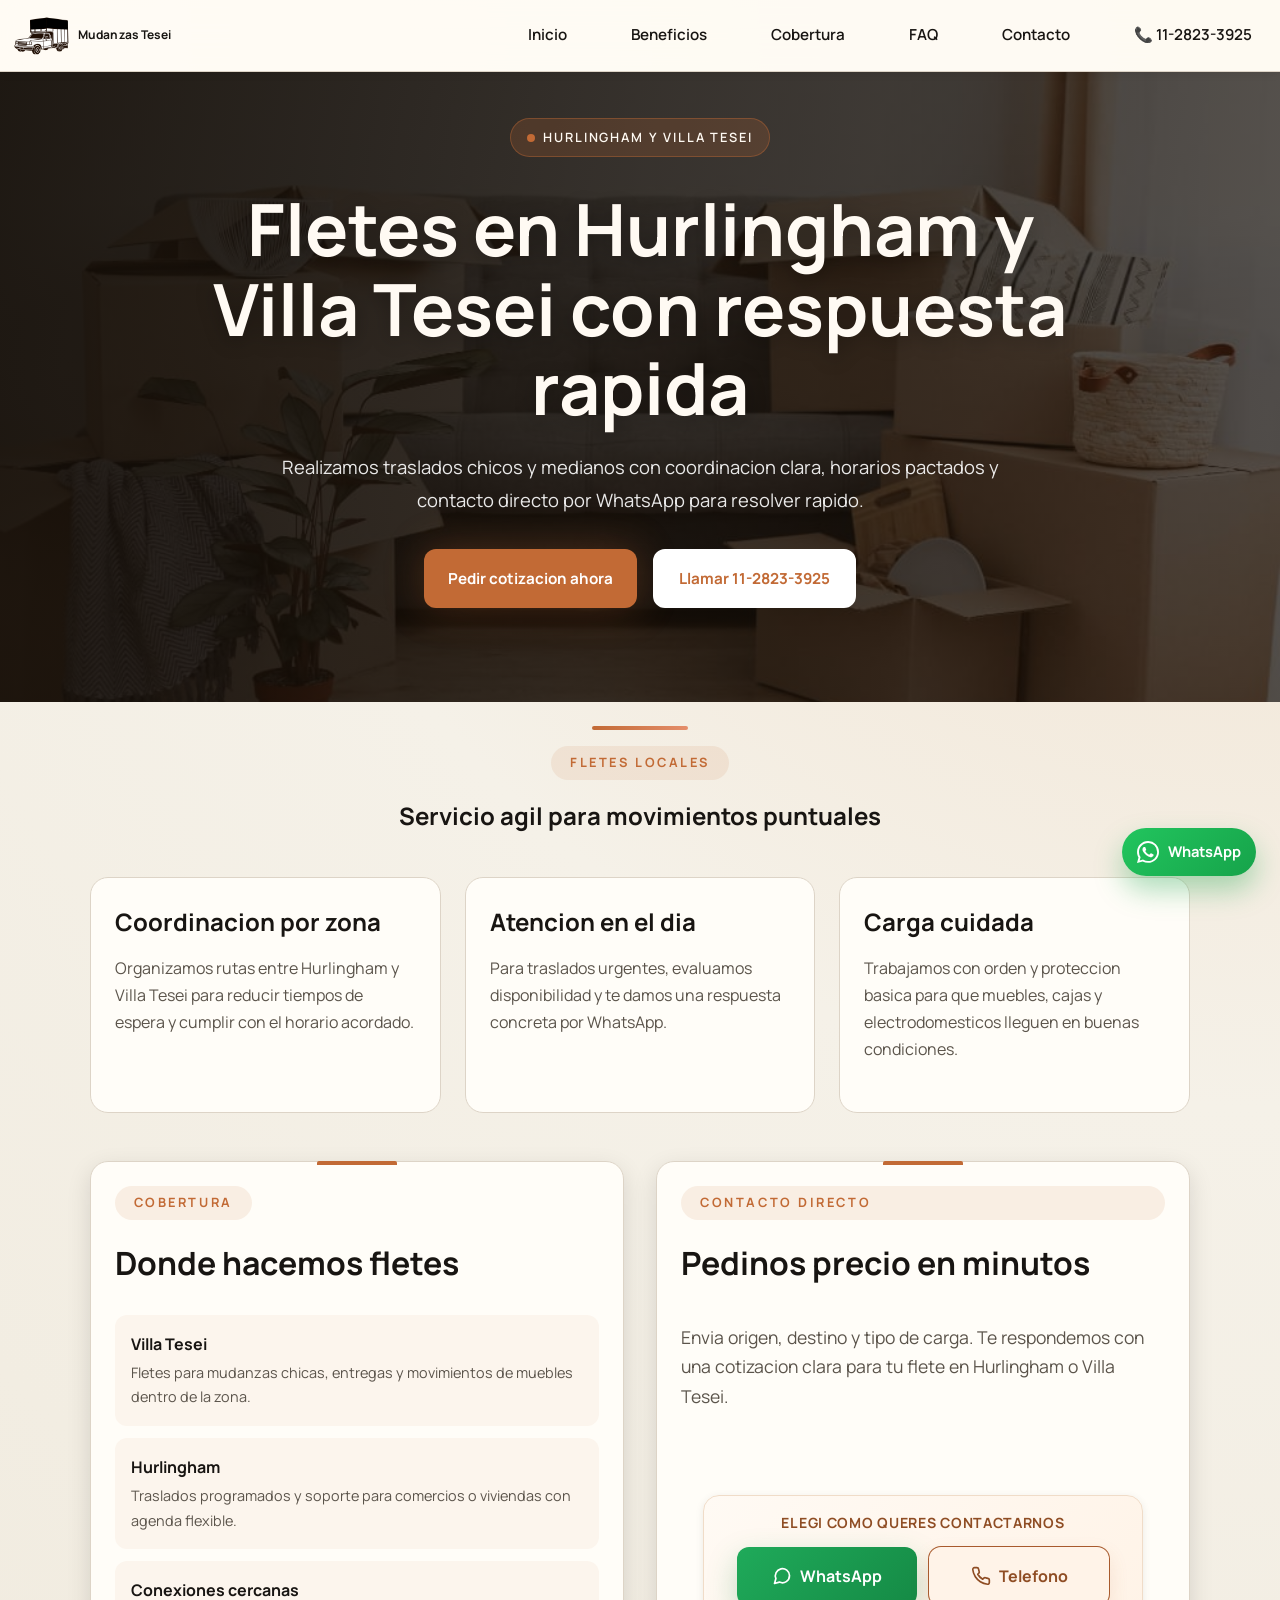
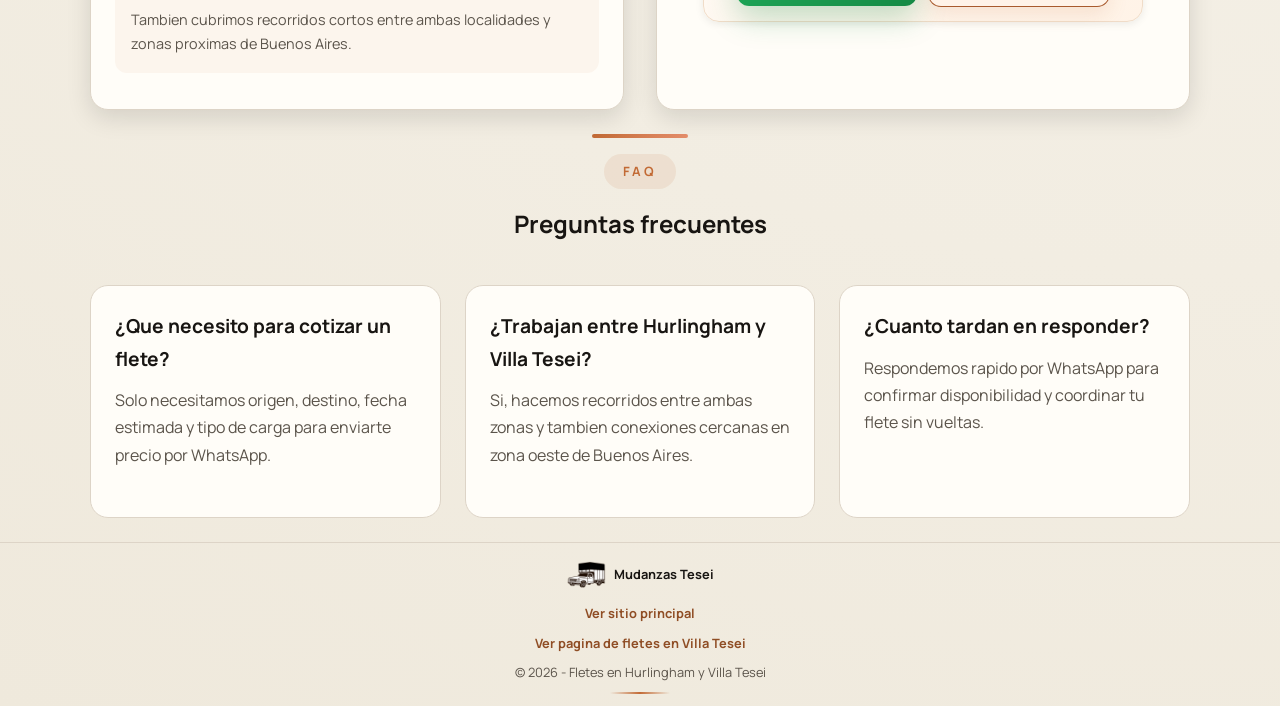
==== commit 95f3db61: "a" ====
--- a/fletes-hurlingham-villa-tesei.html
+++ b/fletes-hurlingham-villa-tesei.html
@@ -5,27 +5,27 @@
     <meta name="viewport" content="width=device-width, initial-scale=1.0" />
     <meta
       name="description"
-      content="Fletes en Hurlingham y Villa Tesei con atencion rapida por WhatsApp. Traslados chicos y medianos, coordinacion clara y servicio puntual en zona oeste."
+      content="Fletes en Hurlingham y Villa Tesei con cotizacion por WhatsApp en minutos. Traslados chicos y medianos, coordinacion clara y respuesta rapida en zona oeste."
     />
     <link rel="canonical" href="https://www.mudanzastesei.com/fletes-hurlingham-villa-tesei.html" />
     <meta name="robots" content="index,follow,max-image-preview:large" />
     <meta property="og:type" content="website" />
     <meta property="og:locale" content="es_AR" />
     <meta property="og:site_name" content="Mudanzas Tesei" />
-    <meta property="og:title" content="Fletes en Hurlingham y Villa Tesei | Mudanzas Tesei" />
-    <meta property="og:description" content="Servicio de fletes en Hurlingham y Villa Tesei para traslados puntuales, con cotizacion rapida por WhatsApp." />
+    <meta property="og:title" content="Fletes en Hurlingham y Villa Tesei | Cotizacion por WhatsApp" />
+    <meta property="og:description" content="Fletes locales con respuesta rapida, horarios pactados y atencion directa." />
     <meta property="og:url" content="https://www.mudanzastesei.com/fletes-hurlingham-villa-tesei.html" />
     <meta property="og:image" content="https://www.mudanzastesei.com/assets/logo.png" />
     <meta name="twitter:card" content="summary_large_image" />
-    <meta name="twitter:title" content="Fletes en Hurlingham y Villa Tesei | Mudanzas Tesei" />
-    <meta name="twitter:description" content="Pedi tu cotizacion de flete en Hurlingham y Villa Tesei por WhatsApp." />
+    <meta name="twitter:title" content="Fletes en Hurlingham y Villa Tesei | Cotizacion por WhatsApp" />
+    <meta name="twitter:description" content="Pedi precio para tu flete en Hurlingham y Villa Tesei en minutos." />
     <meta name="twitter:image" content="https://www.mudanzastesei.com/assets/logo.png" />
     <meta name="theme-color" content="#c26a35" />
     <link rel="icon" href="./favicon.ico" sizes="any" />
     <link rel="icon" type="image/png" href="./favicon-96x96.png" sizes="96x96" />
     <link rel="shortcut icon" href="./favicon.ico" />
     <link rel="apple-touch-icon" href="./apple-touch-icon.png" sizes="180x180" />
-    <title>Fletes en Hurlingham y Villa Tesei | Mudanzas Tesei</title>
+    <title>Fletes en Hurlingham y Villa Tesei | Cotizacion por WhatsApp</title>
     <link rel="preconnect" href="https://fonts.googleapis.com" />
     <link rel="preconnect" href="https://fonts.gstatic.com" crossorigin />
     <link rel="preload" as="image" href="./assets/bg.jpg" />
@@ -73,6 +73,52 @@
               }
             ],
             "url": "https://www.mudanzastesei.com/fletes-hurlingham-villa-tesei.html"
+          },
+          {
+            "@type": "FAQPage",
+            "mainEntity": [
+              {
+                "@type": "Question",
+                "name": "¿Que necesito para cotizar un flete?",
+                "acceptedAnswer": {
+                  "@type": "Answer",
+                  "text": "Origen, destino, fecha aproximada y tipo de carga para enviarte precio por WhatsApp."
+                }
+              },
+              {
+                "@type": "Question",
+                "name": "¿Trabajan entre Hurlingham y Villa Tesei?",
+                "acceptedAnswer": {
+                  "@type": "Answer",
+                  "text": "Si, cubrimos recorridos entre ambas zonas y conexiones cercanas de Buenos Aires."
+                }
+              },
+              {
+                "@type": "Question",
+                "name": "¿Cuanto tardan en responder?",
+                "acceptedAnswer": {
+                  "@type": "Answer",
+                  "text": "Respondemos rapido por WhatsApp para confirmar disponibilidad y coordinar horario."
+                }
+              }
+            ]
+          },
+          {
+            "@type": "BreadcrumbList",
+            "itemListElement": [
+              {
+                "@type": "ListItem",
+                "position": 1,
+                "name": "Inicio",
+                "item": "https://www.mudanzastesei.com/"
+              },
+              {
+                "@type": "ListItem",
+                "position": 2,
+                "name": "Fletes en Hurlingham y Villa Tesei",
+                "item": "https://www.mudanzastesei.com/fletes-hurlingham-villa-tesei.html"
+              }
+            ]
           }
         ]
       }
@@ -94,6 +140,7 @@
         <a href="./index.html" class="nav-link">Inicio</a>
         <a href="#beneficios" class="nav-link">Beneficios</a>
         <a href="#cobertura" class="nav-link">Cobertura</a>
+        <a href="#faq" class="nav-link">FAQ</a>
         <a href="#contacto" class="nav-link">Contacto</a>
         <a href="tel:+5491128233925" class="nav-link phone-link">📞 11-2823-3925</a>
       </nav>
@@ -210,6 +257,30 @@
           </div>
         </div>
       </section>
+
+      <section class="section" id="faq">
+        <div class="section-header">
+          <div class="section-decoration"></div>
+          <div class="section-content">
+            <span class="kicker fade-in">FAQ</span>
+            <h2 class="slide-up">Preguntas frecuentes</h2>
+          </div>
+        </div>
+        <div class="cards-container faq-grid">
+          <article class="card card-hover fade-in">
+            <h3>¿Que necesito para cotizar un flete?</h3>
+            <p>Solo necesitamos origen, destino, fecha estimada y tipo de carga para enviarte precio por WhatsApp.</p>
+          </article>
+          <article class="card card-hover fade-in delay-1">
+            <h3>¿Trabajan entre Hurlingham y Villa Tesei?</h3>
+            <p>Si, hacemos recorridos entre ambas zonas y tambien conexiones cercanas en zona oeste de Buenos Aires.</p>
+          </article>
+          <article class="card card-hover fade-in delay-2">
+            <h3>¿Cuanto tardan en responder?</h3>
+            <p>Respondemos rapido por WhatsApp para confirmar disponibilidad y coordinar tu flete sin vueltas.</p>
+          </article>
+        </div>
+      </section>
     </main>
 
     <a
--- a/styles.css
+++ b/styles.css
@@ -718,7 +718,13 @@
 .carousel-viewport {
   width: 100%;
   overflow: hidden;
-  border-radius: 20px;
+  border-radius: 24px;
+  background:
+    radial-gradient(circle at 20% 20%, rgba(194, 106, 53, 0.16), transparent 45%),
+    radial-gradient(circle at 80% 70%, rgba(143, 77, 36, 0.18), transparent 48%),
+    linear-gradient(145deg, #fff9f1, #f6eee2);
+  border: 1px solid #e4d6c2;
+  box-shadow: 0 22px 44px rgba(65, 36, 20, 0.14);
 }
 
 .carousel-track {
@@ -735,68 +741,96 @@
 }
 
 .fleet-card {
+  display: grid;
+  grid-template-columns: minmax(0, 1.15fr) minmax(0, 0.85fr);
+  gap: 1.25rem;
+  align-items: center;
+  padding: 1.35rem;
+}
+
+.fleet-stage {
   position: relative;
-  border-radius: 20px;
-  overflow: hidden;
+  min-height: 320px;
+  display: grid;
+  place-items: center;
+  border-radius: 18px;
   background: transparent;
-  box-shadow: none;
-  border: none;
-  transition: transform 0.3s ease;
-}
-
-.fleet-card:hover {
-  transform: translateY(-8px);
-}
-
-.fleet-card img {
+}
+
+.fleet-stage::after {
+  content: "";
+  position: absolute;
+  inset: 22% 9% 18%;
+  border-radius: 999px;
+  background: radial-gradient(circle, rgba(194, 106, 53, 0.26), transparent 70%);
+  filter: blur(24px);
+  pointer-events: none;
+}
+
+.fleet-stage img {
+  position: relative;
+  z-index: 1;
   width: 100%;
-  height: 350px;
+  max-height: 300px;
   object-fit: contain;
   background: transparent;
   display: block;
 }
 
 .fleet-content {
-  position: absolute;
-  bottom: 0;
-  left: 0;
-  right: 0;
-  background: linear-gradient(to top, rgba(24, 21, 18, 0.95), rgba(24, 21, 18, 0.7), transparent);
-  padding: 2rem 1.5rem 1.5rem;
-  transform: translateY(20px);
-  opacity: 0;
-  transition: all 0.4s ease;
-}
-
-.fleet-card:hover .fleet-content {
-  transform: translateY(0);
-  opacity: 1;
+  padding: 1rem 1.1rem 1rem 0;
+}
+
+.fleet-kicker {
+  display: inline-block;
+  margin-bottom: 0.7rem;
+  padding: 0.25rem 0.65rem;
+  border-radius: 999px;
+  background: rgba(194, 106, 53, 0.16);
+  color: var(--brand-deep);
+  font-size: 0.72rem;
+  font-weight: 700;
+  letter-spacing: 0.08em;
+  text-transform: uppercase;
 }
 
 .fleet-card h3 {
-  color: white;
-  font-size: 1.8rem;
+  color: var(--text);
+  font-size: 1.55rem;
   font-weight: 700;
   margin-bottom: 0.5rem;
-  text-shadow: 0 2px 4px rgba(0,0,0,0.3);
 }
 
 .fleet-card p {
-  color: rgba(255,255,255,0.9);
-  font-size: 1rem;
+  color: var(--muted);
+  font-size: 0.97rem;
   margin-bottom: 1rem;
-  line-height: 1.6;
-}
-
-.fleet-badge {
-  display: inline-block;
+  line-height: 1.55;
+}
+
+.fleet-specs {
+  list-style: none;
+  display: flex;
+  flex-direction: column;
+  gap: 0.45rem;
+}
+
+.fleet-specs li {
+  position: relative;
+  padding-left: 1rem;
+  font-size: 0.88rem;
+  color: #5f564c;
+}
+
+.fleet-specs li::before {
+  content: "";
+  position: absolute;
+  top: 0.5rem;
+  left: 0;
+  width: 6px;
+  height: 6px;
+  border-radius: 50%;
   background: var(--brand);
-  color: white;
-  padding: 0.5rem 1rem;
-  border-radius: 25px;
-  font-size: 0.85rem;
-  font-weight: 600;
-  letter-spacing: 0.5px;
 }
 
 .carousel-nav {
@@ -842,30 +876,44 @@
 
 .carousel-dots {
   display: flex;
-  gap: 0.75rem;
+  gap: 0.6rem;
+  flex-wrap: wrap;
+  justify-content: center;
 }
 
 .carousel-dot {
-  width: 12px;
-  height: 12px;
-  border-radius: 50%;
-  border: 2px solid var(--line);
-  background: transparent;
+  display: flex;
+  flex-direction: column;
+  align-items: flex-start;
+  min-width: 102px;
+  border-radius: 12px;
+  border: 1px solid #ddceb8;
+  background: rgba(255, 250, 244, 0.85);
+  padding: 0.46rem 0.58rem;
   cursor: pointer;
   transition: all 0.3s ease;
-  padding: 0;
 }
 
 .carousel-dot:hover {
+  border-color: var(--brand-light);
+  background: rgba(255, 244, 233, 0.98);
+}
+
+.carousel-dot.active {
+  background: linear-gradient(145deg, rgba(194, 106, 53, 0.2), rgba(194, 106, 53, 0.08));
   border-color: var(--brand);
-  background: rgba(194, 106, 53, 0.2);
-}
-
-.carousel-dot.active {
-  background: var(--brand);
-  border-color: var(--brand);
-  transform: scale(1.2);
-  box-shadow: var(--shadow-glow);
+  box-shadow: 0 0 0 1px rgba(194, 106, 53, 0.2), 0 8px 18px rgba(194, 106, 53, 0.16);
+}
+
+.dot-name {
+  font-size: 0.79rem;
+  font-weight: 700;
+  color: #3d3329;
+}
+
+.dot-meta {
+  font-size: 0.71rem;
+  color: #886e57;
 }
 
 /* Animations */
@@ -1036,6 +1084,40 @@
   transform: translateX(5px);
 }
 
+/* Floating WhatsApp */
+.whatsapp-float {
+  position: fixed;
+  right: calc(clamp(12px, 2vw, 24px) + env(safe-area-inset-right));
+  bottom: calc(clamp(12px, 2vw, 24px) + env(safe-area-inset-bottom));
+  z-index: 1200;
+  display: inline-flex;
+  align-items: center;
+  gap: 0.55rem;
+  padding: 0.72rem 0.95rem;
+  border-radius: 999px;
+  background: linear-gradient(135deg, #22c55e, #16a34a);
+  color: #fff;
+  text-decoration: none;
+  font-weight: 700;
+  font-size: 0.92rem;
+  box-shadow: 0 14px 28px rgba(22, 163, 74, 0.35);
+  transition: transform 0.2s ease, box-shadow 0.2s ease;
+}
+
+.whatsapp-float:hover {
+  transform: translateY(-2px);
+  box-shadow: 0 18px 34px rgba(22, 163, 74, 0.42);
+}
+
+.whatsapp-float:focus-visible {
+  outline: 2px solid #14532d;
+  outline-offset: 2px;
+}
+
+.whatsapp-float svg {
+  display: block;
+}
+
 /* Contact Section */
 .contact-wrapper {
   background: linear-gradient(135deg, var(--surface) 0%, #fffaf3 100%);
@@ -1320,30 +1402,30 @@
     height: 48px;
   }
 
-  .fleet-card img {
-    height: 280px;
-    background: transparent;
+  .fleet-card {
+    grid-template-columns: minmax(0, 1.05fr) minmax(0, 0.95fr);
+    gap: 1rem;
+    padding: 1rem;
+  }
+
+  .fleet-stage {
+    min-height: 270px;
+  }
+
+  .fleet-stage img {
+    max-height: 245px;
+  }
+
+  .fleet-content {
+    padding: 0.35rem 0.35rem 0.35rem 0;
   }
 
   .fleet-card h3 {
-    font-size: 1.3rem;
+    font-size: 1.35rem;
   }
 
   .fleet-card p {
-    font-size: 0.9rem;
-  }
-
-  .fleet-badge {
-    font-size: 0.8rem;
-    padding: 0.4rem 0.8rem;
-  }
-
-  .fleet-card h3 {
-    font-size: 1.5rem;
-  }
-
-  .fleet-card p {
-    font-size: 0.95rem;
+    font-size: 0.92rem;
   }
 
   .hero h1 {
@@ -1470,25 +1552,41 @@
   }
 
   .carousel-dot {
-    width: 10px;
-    height: 10px;
-  }
-
-  .fleet-card img {
-    height: 300px;
+    min-width: 90px;
+    padding: 0.42rem 0.5rem;
+  }
+
+  .dot-name {
+    font-size: 0.73rem;
+  }
+
+  .dot-meta {
+    font-size: 0.66rem;
+  }
+
+  .fleet-card {
+    grid-template-columns: 1fr;
+    gap: 0.75rem;
+  }
+
+  .fleet-stage {
+    min-height: 240px;
+  }
+
+  .fleet-stage img {
+    max-height: 215px;
   }
 
   .fleet-card h3 {
-    font-size: 1.3rem;
+    font-size: 1.28rem;
   }
 
   .fleet-card p {
     font-size: 0.9rem;
   }
 
-  .fleet-badge {
-    font-size: 0.8rem;
-    padding: 0.4rem 0.8rem;
+  .fleet-specs li {
+    font-size: 0.82rem;
   }
 
   .hero-content {
@@ -1588,15 +1686,6 @@
     gap: 0.75rem;
   }
 
-  .fleet-gallery {
-    gap: 0.5rem;
-  }
-
-  .fleet-card img {
-    height: 220px;
-    background: transparent;
-  }
-
   .carousel-nav {
     gap: 0.5rem;
   }
@@ -1612,8 +1701,8 @@
   }
 
   .carousel-dot {
-    width: 8px;
-    height: 8px;
+    min-width: 78px;
+    padding: 0.38rem 0.45rem;
   }
 
   .contact-info {
@@ -1685,9 +1774,12 @@
     padding: 1rem;
   }
 
-  .fleet-card img {
-    height: 200px;
-    background: transparent;
+  .fleet-stage {
+    min-height: 190px;
+  }
+
+  .fleet-stage img {
+    max-height: 168px;
   }
 
   .carousel-nav {
@@ -1700,12 +1792,32 @@
   }
 
   .carousel-dot {
-    width: 8px;
-    height: 8px;
+    min-width: 70px;
+    padding: 0.34rem 0.4rem;
+  }
+
+  .dot-name {
+    font-size: 0.68rem;
+  }
+
+  .dot-meta {
+    display: none;
   }
 
   .contact-wrapper {
     padding: 1rem;
+  }
+
+  .whatsapp-float {
+    width: 54px;
+    height: 54px;
+    border-radius: 50%;
+    padding: 0;
+    justify-content: center;
+  }
+
+  .whatsapp-float span {
+    display: none;
   }
 }
 
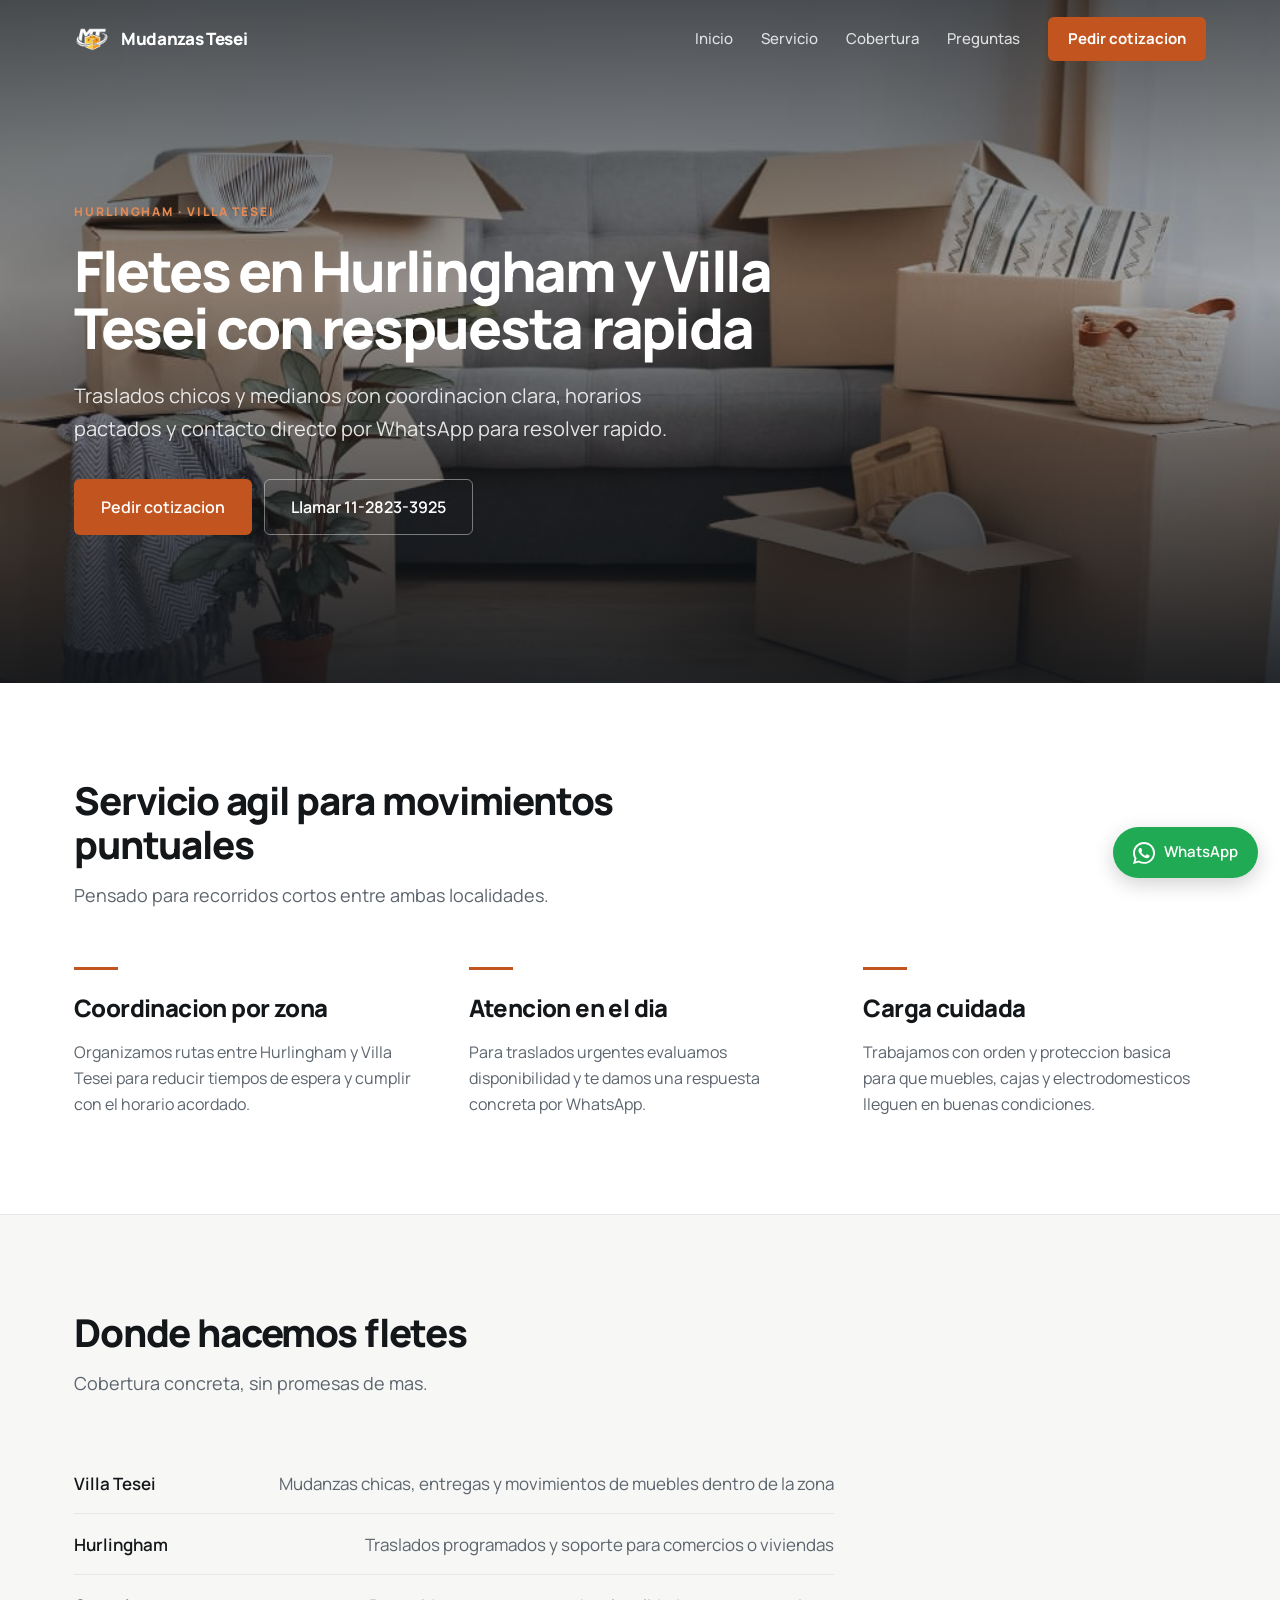
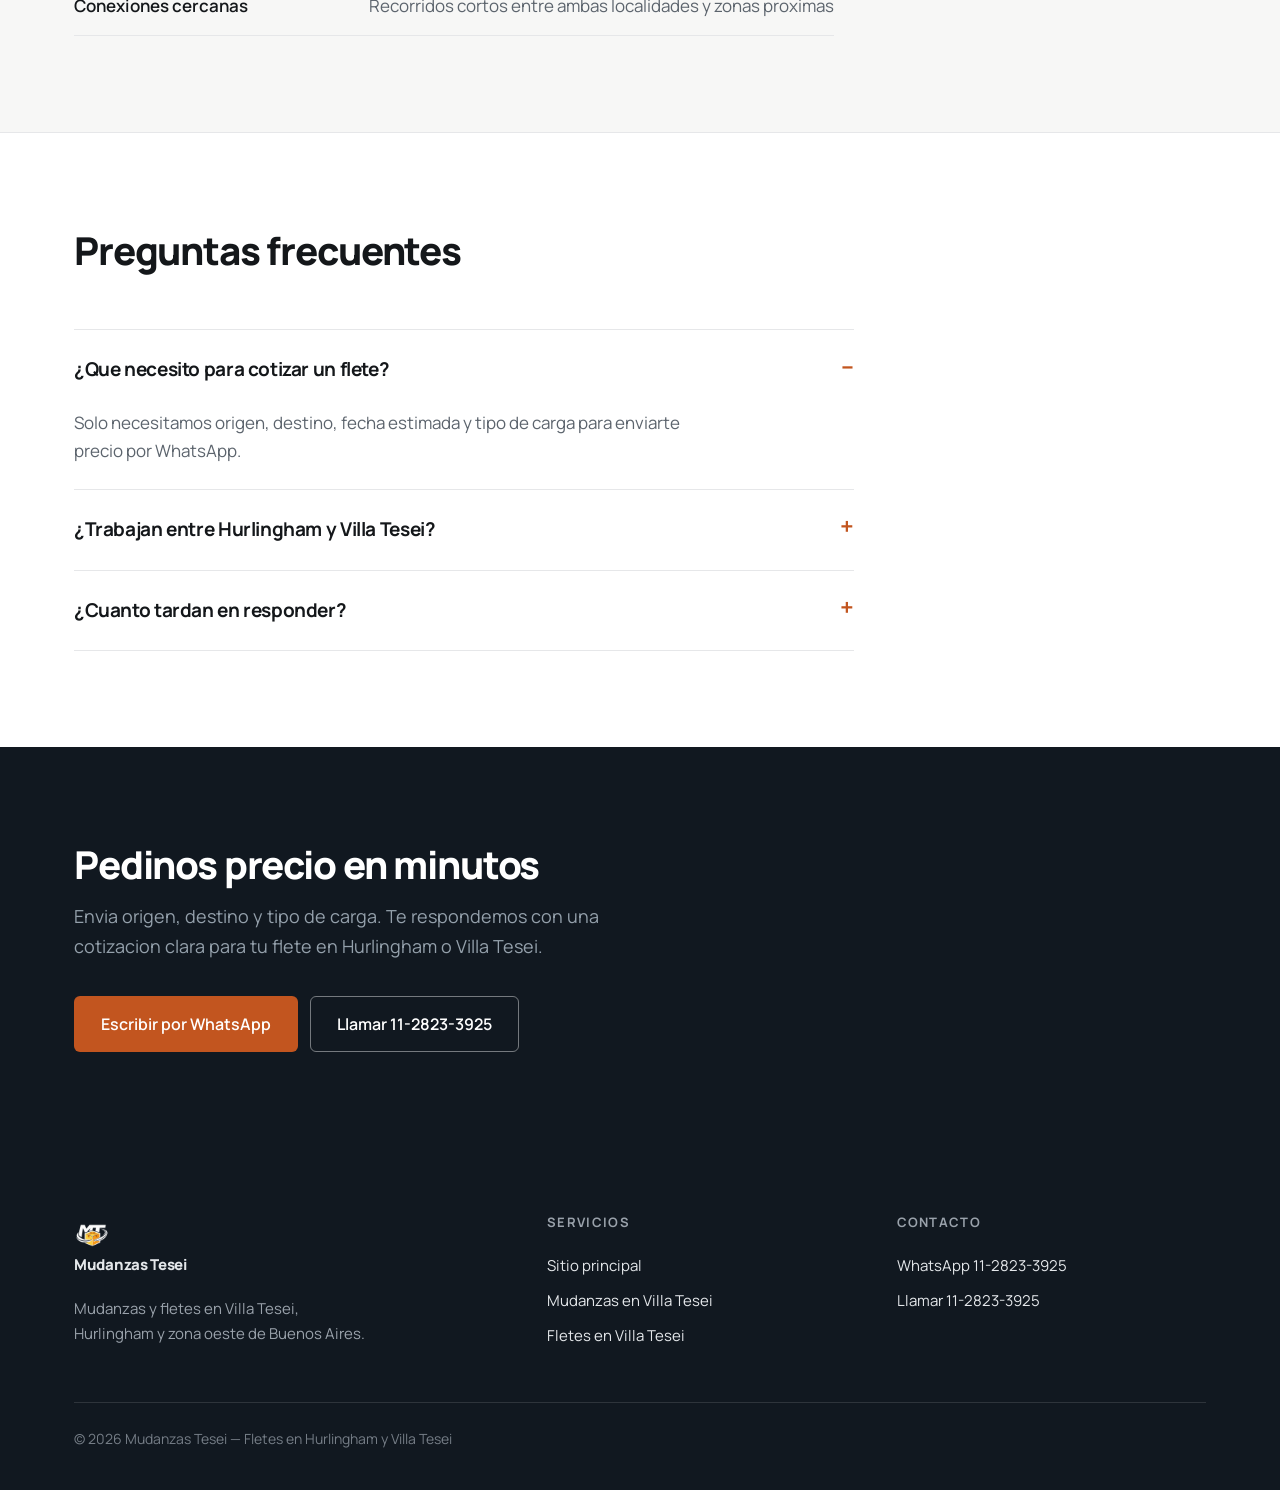
==== commit 28d80226: "Rediseno completo de la landing y las paginas internas Reemplaza el diseno anterior por un sistema u" ====
--- a/fletes-hurlingham-villa-tesei.html
+++ b/fletes-hurlingham-villa-tesei.html
@@ -20,17 +20,17 @@
     <meta name="twitter:title" content="Fletes en Hurlingham y Villa Tesei | Cotizacion por WhatsApp" />
     <meta name="twitter:description" content="Pedi precio para tu flete en Hurlingham y Villa Tesei en minutos." />
     <meta name="twitter:image" content="https://www.mudanzastesei.com/assets/logo.png" />
-    <meta name="theme-color" content="#c26a35" />
+    <meta name="theme-color" content="#c2551f" />
     <link rel="icon" href="./favicon.ico" sizes="any" />
-    <link rel="icon" type="image/png" href="./favicon-96x96.png" sizes="96x96" />
+    <link rel="icon" type="image/png" href="./favicon-120x120.png" sizes="120x120" />
     <link rel="shortcut icon" href="./favicon.ico" />
     <link rel="apple-touch-icon" href="./apple-touch-icon.png" sizes="180x180" />
     <title>Fletes en Hurlingham y Villa Tesei | Cotizacion por WhatsApp</title>
     <link rel="preconnect" href="https://fonts.googleapis.com" />
     <link rel="preconnect" href="https://fonts.gstatic.com" crossorigin />
-    <link rel="preload" as="image" href="./assets/bg.jpg" />
+    <link rel="preload" as="image" href="./assets/bg.jpg" fetchpriority="high" />
     <link
-      href="https://fonts.googleapis.com/css2?family=Cormorant+Garamond:wght@500;600;700&family=Manrope:wght@400;500;600;700&display=swap"
+      href="https://fonts.googleapis.com/css2?family=Manrope:wght@400;500;600;700;800&display=swap"
       rel="stylesheet"
     />
     <script type="application/ld+json">
@@ -126,188 +126,150 @@
     <link rel="stylesheet" href="./styles.css" />
   </head>
   <body>
-    <header class="topbar glass-effect" id="inicio">
-      <a class="brand" href="./index.html" aria-label="Volver al inicio">
-        <img src="./assets/logo.png" alt="Logo Mudanzas Tesei" width="58" height="58" fetchpriority="low" decoding="async" />
-        <span class="logo-text">Mudanzas Tesei</span>
-      </a>
-
-      <button class="menu-toggle" id="menuToggle" aria-expanded="false" aria-controls="mainMenu" aria-label="Abrir menu">
-        <span class="hamburger"></span>
-      </button>
-
-      <nav class="menu" id="mainMenu">
-        <a href="./index.html" class="nav-link">Inicio</a>
-        <a href="#beneficios" class="nav-link">Beneficios</a>
-        <a href="#cobertura" class="nav-link">Cobertura</a>
-        <a href="#faq" class="nav-link">FAQ</a>
-        <a href="#contacto" class="nav-link">Contacto</a>
-        <a href="tel:+5491128233925" class="nav-link phone-link">📞 11-2823-3925</a>
-      </nav>
+    <header class="topbar" id="inicio">
+      <div class="wrap topbar-inner">
+        <a class="brand" href="./index.html" aria-label="Volver al inicio">
+          <img class="logo-white" src="./assets/logo_white.png" alt="" width="36" height="36" decoding="async" />
+          <img class="logo-dark" src="./assets/logo.png" alt="" width="36" height="36" decoding="async" />
+          Mudanzas Tesei
+        </a>
+        <button class="menu-toggle" id="menuToggle" aria-expanded="false" aria-controls="mainMenu" aria-label="Abrir menu">
+          <span></span><span></span><span></span>
+        </button>
+        <nav class="nav" id="mainMenu">
+          <a href="./index.html">Inicio</a>
+          <a href="#beneficios">Servicio</a>
+          <a href="#cobertura">Cobertura</a>
+          <a href="#faq">Preguntas</a>
+          <a class="cta" href="#contacto">Pedir cotizacion</a>
+        </nav>
+      </div>
     </header>
 
     <main>
-      <section class="hero">
-        <img
-          class="hero-media"
-          src="./assets/bg.jpg"
-          alt="Fletes en Hurlingham y Villa Tesei"
-          width="1920"
-          height="1080"
-          fetchpriority="high"
-          decoding="async"
-        />
-        <div class="hero-overlay"></div>
-        <div class="hero-content">
-          <div class="hero-badge fade-in">
-            <span class="badge-dot"></span>
-            <span>Hurlingham y Villa Tesei</span>
-          </div>
-          <h1 class="slide-up">Fletes en Hurlingham y Villa Tesei con respuesta rapida</h1>
-          <p class="hero-copy slide-up delay-1">
-            Realizamos traslados chicos y medianos con coordinacion clara, horarios pactados y
-            contacto directo por WhatsApp para resolver rapido.
-          </p>
-          <div class="hero-actions slide-up delay-2">
-            <a class="btn btn-primary btn-glow" href="#contacto"><span>Pedir cotizacion ahora</span></a>
-            <a class="btn btn-secondary" href="tel:+5491128233925"><span>Llamar 11-2823-3925</span></a>
-          </div>
-        </div>
-      </section>
-
-      <section class="section" id="beneficios">
-        <div class="section-header">
-          <div class="section-decoration"></div>
-          <div class="section-content">
-            <span class="kicker fade-in">Fletes locales</span>
-            <h2 class="slide-up">Servicio agil para movimientos puntuales</h2>
-          </div>
-        </div>
-        <div class="cards-container">
-          <article class="card card-hover fade-in">
-            <h3>Coordinacion por zona</h3>
-            <p>Organizamos rutas entre Hurlingham y Villa Tesei para reducir tiempos de espera y cumplir con el horario acordado.</p>
-          </article>
-          <article class="card card-hover fade-in delay-1">
-            <h3>Atencion en el dia</h3>
-            <p>Para traslados urgentes, evaluamos disponibilidad y te damos una respuesta concreta por WhatsApp.</p>
-          </article>
-          <article class="card card-hover fade-in delay-2">
-            <h3>Carga cuidada</h3>
-            <p>Trabajamos con orden y proteccion basica para que muebles, cajas y electrodomesticos lleguen en buenas condiciones.</p>
-          </article>
-        </div>
-      </section>
-
-      <section class="section split" id="cobertura">
-        <div class="panel">
-          <div class="panel-content">
-            <span class="kicker fade-in">Cobertura</span>
-            <h2 class="slide-up">Donde hacemos fletes</h2>
-            <ul class="schedule">
-              <li class="schedule-item slide-up delay-1">
-                <div class="schedule-info">
-                  <strong>Villa Tesei</strong>
-                  <span>Fletes para mudanzas chicas, entregas y movimientos de muebles dentro de la zona.</span>
-                </div>
-              </li>
-              <li class="schedule-item slide-up delay-2">
-                <div class="schedule-info">
-                  <strong>Hurlingham</strong>
-                  <span>Traslados programados y soporte para comercios o viviendas con agenda flexible.</span>
-                </div>
-              </li>
-              <li class="schedule-item slide-up delay-3">
-                <div class="schedule-info">
-                  <strong>Conexiones cercanas</strong>
-                  <span>Tambien cubrimos recorridos cortos entre ambas localidades y zonas proximas de Buenos Aires.</span>
-                </div>
-              </li>
-            </ul>
-          </div>
-        </div>
-
-        <div class="panel panel-contact" id="contacto">
-          <div class="panel-content panel-content-cta">
-            <span class="kicker fade-in">Contacto directo</span>
-            <h2 class="slide-up">Pedinos precio en minutos</h2>
-            <p class="section-text slide-up delay-1">
-              Envia origen, destino y tipo de carga. Te respondemos con una cotizacion clara para
-              tu flete en Hurlingham o Villa Tesei.
-            </p>
-            <div class="cta-stage slide-up delay-2">
-              <div class="cta-card">
-                <p class="cta-card-title">Elegi como queres contactarnos</p>
-                <div class="hero-actions panel-cta-actions">
-                  <a class="btn btn-whatsapp" href="https://wa.me/5491128233925?text=Hola%2C%20quiero%20cotizar%20un%20flete%20en%20Hurlingham%20y%20Villa%20Tesei.">
-                    <svg width="20" height="20" viewBox="0 0 24 24" fill="none" stroke="currentColor" stroke-width="2" stroke-linecap="round" stroke-linejoin="round" aria-hidden="true">
-                      <path d="M21 11.5A8.5 8.5 0 0 1 8.9 19.3L3 21l1.7-5.9A8.5 8.5 0 1 1 21 11.5z"/>
-                    </svg>
-                    <span>WhatsApp</span>
-                  </a>
-                  <a class="btn btn-call" href="tel:+5491128233925">
-                    <svg width="20" height="20" viewBox="0 0 24 24" fill="none" stroke="currentColor" stroke-width="2" stroke-linecap="round" stroke-linejoin="round" aria-hidden="true">
-                      <path d="M22 16.92v3a2 2 0 0 1-2.18 2 19.79 19.79 0 0 1-8.63-3.07 19.5 19.5 0 0 1-6-6 19.79 19.79 0 0 1-3.07-8.67A2 2 0 0 1 4.11 2h3a2 2 0 0 1 2 1.72 12.84 12.84 0 0 0 .7 2.81 2 2 0 0 1-.45 2.11L8.09 9.91a16 16 0 0 0 6 6l1.27-1.27a2 2 0 0 1 2.11-.45 12.84 12.84 0 0 0 2.81.7A2 2 0 0 1 22 16.92z"/>
-                    </svg>
-                    <span>Telefono</span>
-                  </a>
-                </div>
-              </div>
+      <section class="hero hero-page">
+        <div class="hero-bg">
+          <img src="./assets/bg.jpg" alt="Fletes en Hurlingham y Villa Tesei" width="1920" height="1080" fetchpriority="high" decoding="async" />
+        </div>
+        <div class="wrap hero-inner">
+          <span class="hero-eyebrow">Hurlingham &middot; Villa Tesei</span>
+          <h1>Fletes en Hurlingham y Villa Tesei con respuesta rapida</h1>
+          <p>Traslados chicos y medianos con coordinacion clara, horarios pactados y contacto directo por WhatsApp para resolver rapido.</p>
+          <div class="actions">
+            <a class="btn btn-primary" href="#contacto">Pedir cotizacion</a>
+            <a class="btn btn-light" href="tel:+5491128233925">Llamar 11-2823-3925</a>
+          </div>
+        </div>
+      </section>
+
+      <section id="beneficios">
+        <div class="wrap">
+          <div class="head">
+            <h2>Servicio agil para movimientos puntuales</h2>
+            <p>Pensado para recorridos cortos entre ambas localidades.</p>
+          </div>
+          <div class="cols">
+            <div class="col">
+              <div class="col-rule"></div>
+              <h3>Coordinacion por zona</h3>
+              <p>Organizamos rutas entre Hurlingham y Villa Tesei para reducir tiempos de espera y cumplir con el horario acordado.</p>
             </div>
-          </div>
-        </div>
-      </section>
-
-      <section class="section" id="faq">
-        <div class="section-header">
-          <div class="section-decoration"></div>
-          <div class="section-content">
-            <span class="kicker fade-in">FAQ</span>
-            <h2 class="slide-up">Preguntas frecuentes</h2>
-          </div>
-        </div>
-        <div class="cards-container faq-grid">
-          <article class="card card-hover fade-in">
-            <h3>¿Que necesito para cotizar un flete?</h3>
-            <p>Solo necesitamos origen, destino, fecha estimada y tipo de carga para enviarte precio por WhatsApp.</p>
-          </article>
-          <article class="card card-hover fade-in delay-1">
-            <h3>¿Trabajan entre Hurlingham y Villa Tesei?</h3>
-            <p>Si, hacemos recorridos entre ambas zonas y tambien conexiones cercanas en zona oeste de Buenos Aires.</p>
-          </article>
-          <article class="card card-hover fade-in delay-2">
-            <h3>¿Cuanto tardan en responder?</h3>
-            <p>Respondemos rapido por WhatsApp para confirmar disponibilidad y coordinar tu flete sin vueltas.</p>
-          </article>
+            <div class="col">
+              <div class="col-rule"></div>
+              <h3>Atencion en el dia</h3>
+              <p>Para traslados urgentes evaluamos disponibilidad y te damos una respuesta concreta por WhatsApp.</p>
+            </div>
+            <div class="col">
+              <div class="col-rule"></div>
+              <h3>Carga cuidada</h3>
+              <p>Trabajamos con orden y proteccion basica para que muebles, cajas y electrodomesticos lleguen en buenas condiciones.</p>
+            </div>
+          </div>
+        </div>
+      </section>
+
+      <section class="alt" id="cobertura">
+        <div class="wrap">
+          <div class="head">
+            <h2>Donde hacemos fletes</h2>
+            <p>Cobertura concreta, sin promesas de mas.</p>
+          </div>
+          <div class="hours" style="max-width:760px;margin-top:0">
+            <div><strong>Villa Tesei</strong><span>Mudanzas chicas, entregas y movimientos de muebles dentro de la zona</span></div>
+            <div><strong>Hurlingham</strong><span>Traslados programados y soporte para comercios o viviendas</span></div>
+            <div><strong>Conexiones cercanas</strong><span>Recorridos cortos entre ambas localidades y zonas proximas</span></div>
+          </div>
+        </div>
+      </section>
+
+      <section id="faq">
+        <div class="wrap">
+          <div class="head"><h2>Preguntas frecuentes</h2></div>
+          <div class="faq">
+            <details open>
+              <summary>&iquest;Que necesito para cotizar un flete?</summary>
+              <p>Solo necesitamos origen, destino, fecha estimada y tipo de carga para enviarte precio por WhatsApp.</p>
+            </details>
+            <details>
+              <summary>&iquest;Trabajan entre Hurlingham y Villa Tesei?</summary>
+              <p>Si, hacemos recorridos entre ambas zonas y tambien conexiones cercanas en zona oeste de Buenos Aires.</p>
+            </details>
+            <details>
+              <summary>&iquest;Cuanto tardan en responder?</summary>
+              <p>Respondemos rapido por WhatsApp para confirmar disponibilidad y coordinar tu flete sin vueltas.</p>
+            </details>
+          </div>
+        </div>
+      </section>
+
+      <section class="cta-band" id="contacto">
+        <div class="wrap">
+          <h2>Pedinos precio en minutos</h2>
+          <p>Envia origen, destino y tipo de carga. Te respondemos con una cotizacion clara para tu flete en Hurlingham o Villa Tesei.</p>
+          <div class="actions">
+            <a class="btn btn-primary" href="https://wa.me/5491128233925?text=Hola%2C%20quiero%20cotizar%20un%20flete%20en%20Hurlingham%20y%20Villa%20Tesei." target="_blank" rel="noopener noreferrer">Escribir por WhatsApp</a>
+            <a class="btn btn-light" href="tel:+5491128233925">Llamar 11-2823-3925</a>
+          </div>
         </div>
       </section>
     </main>
 
     <a
-      class="whatsapp-float"
+      class="wa"
       href="https://wa.me/5491128233925?text=Hola%20Mudanzas%20Tesei%2C%20quiero%20pedir%20una%20cotizacion."
       target="_blank"
       rel="noopener noreferrer"
-      aria-label="Abrir WhatsApp para pedir cotizacion"
+      aria-label="Escribinos por WhatsApp"
     >
       <svg width="22" height="22" viewBox="0 0 24 24" fill="none" aria-hidden="true">
         <path fill="currentColor" d="M20.52 3.48A11.86 11.86 0 0 0 12.02 0C5.42 0 .05 5.37.05 11.97c0 2.11.55 4.17 1.59 5.98L0 24l6.21-1.63a11.95 11.95 0 0 0 5.81 1.49h.01c6.6 0 11.97-5.37 11.97-11.97 0-3.2-1.25-6.2-3.48-8.41Zm-8.5 18.36h-.01a9.9 9.9 0 0 1-5.05-1.39l-.36-.21-3.69.97.99-3.6-.23-.37a9.92 9.92 0 0 1-1.52-5.27c0-5.47 4.45-9.92 9.92-9.92 2.65 0 5.13 1.03 7 2.9a9.84 9.84 0 0 1 2.9 7c0 5.47-4.45 9.92-9.92 9.92Zm5.44-7.43c-.3-.15-1.77-.87-2.04-.97-.27-.1-.47-.15-.67.15-.2.3-.77.97-.95 1.17-.17.2-.35.22-.65.07-.3-.15-1.25-.46-2.38-1.47a8.94 8.94 0 0 1-1.65-2.05c-.17-.3-.02-.46.13-.6.13-.13.3-.35.45-.52.15-.17.2-.3.3-.5.1-.2.05-.37-.02-.52-.08-.15-.67-1.62-.92-2.22-.24-.58-.48-.5-.67-.5h-.57c-.2 0-.52.08-.8.37-.27.3-1.05 1.02-1.05 2.48 0 1.47 1.08 2.88 1.23 3.08.15.2 2.1 3.21 5.08 4.49.71.31 1.26.49 1.69.63.71.23 1.36.2 1.88.12.57-.09 1.77-.72 2.02-1.42.25-.7.25-1.3.17-1.42-.07-.12-.27-.2-.57-.35Z"/>
       </svg>
-      <span>WhatsApp</span>
+      <span class="wa-label">WhatsApp</span>
     </a>
 
-    <footer class="footer">
-      <div class="footer-content">
-        <div class="footer-brand">
-          <img src="./assets/logo.png" alt="Logo Mudanzas Tesei" width="40" height="40" loading="lazy" decoding="async" />
-          <span>Mudanzas Tesei</span>
-        </div>
-        <p><a class="footer-link" href="./index.html">Ver sitio principal</a></p>
-        <p><a class="footer-link" href="./fletes-villa-tesei.html">Ver pagina de fletes en Villa Tesei</a></p>
-        <p>© <span id="year"></span> - Fletes en Hurlingham y Villa Tesei</p>
-      </div>
-      <div class="footer-decorations">
-        <div class="footer-line"></div>
+    <footer>
+      <div class="wrap">
+        <div class="foot">
+          <div>
+            <a class="brand" href="./index.html">
+              <img src="./assets/logo_white.png" alt="" width="36" height="36" loading="lazy" decoding="async" />
+              Mudanzas Tesei
+            </a>
+            <p>Mudanzas y fletes en Villa Tesei, Hurlingham y zona oeste de Buenos Aires.</p>
+          </div>
+          <div>
+            <h4>Servicios</h4>
+            <a href="./index.html">Sitio principal</a>
+            <a href="./mudanzas-villa-tesei.html">Mudanzas en Villa Tesei</a>
+            <a href="./fletes-villa-tesei.html">Fletes en Villa Tesei</a>
+          </div>
+          <div>
+            <h4>Contacto</h4>
+            <a href="https://wa.me/5491128233925" target="_blank" rel="noopener noreferrer">WhatsApp 11-2823-3925</a>
+            <a href="tel:+5491128233925">Llamar 11-2823-3925</a>
+          </div>
+        </div>
+        <div class="legal">&copy; <span id="year"></span> Mudanzas Tesei &mdash; Fletes en Hurlingham y Villa Tesei</div>
       </div>
     </footer>
 
--- a/styles.css
+++ b/styles.css
@@ -1,1833 +1,366 @@
+/* ==========================================================================
+   Mudanzas Tesei — sistema de estilos
+   Una sola tipografia (Manrope), fondo blanco y naranja solo como acento.
+   Orden: tokens > base > navbar > hero > secciones > componentes > footer > responsive
+   ========================================================================== */
+
 :root {
-  --bg: #f5f1e8;
-  --surface: #fffdf8;
-  --text: #181512;
-  --text-light: #7a7065;
-  --muted: #5b544b;
-  --line: #ddd4c7;
-  --brand: #c26a35;
-  --brand-deep: #8f4d24;
-  --brand-light: #e58e6b;
-  --hero-shadow: rgba(9, 8, 7, 0.5);
-  --radius: 18px;
-  --shadow-sm: 0 2px 8px rgba(0,0,0,0.08);
-  --shadow-md: 0 8px 24px rgba(0,0,0,0.12);
-  --shadow-lg: 0 20px 60px rgba(0,0,0,0.18);
-  --shadow-glow: 0 0 40px rgba(194, 106, 53, 0.3);
-}
-
-* {
-  box-sizing: border-box;
-  margin: 0;
-  padding: 0;
-}
-
-html {
-  scroll-behavior: smooth;
-}
+  --bg: #ffffff;
+  --bg-alt: #f7f7f6;
+  --ink: #14171a;
+  --ink-soft: #5c646d;
+  --line: #e6e7e9;
+  --accent: #c2551f;
+  --accent-hover: #a4451a;
+  --accent-soft: #fdf3ee;
+  --dark: #111820;
+  --wa: #1faa53;
+  --wrap: 1180px;
+  --navbar: 78px;
+}
+
+* { box-sizing: border-box; margin: 0; padding: 0; }
+
+html { scroll-behavior: smooth; }
 
 body {
-  margin: 0;
-  background: radial-gradient(circle at top right, #f0dfcb 0%, var(--bg) 42%, #efe9dc 100%);
-  color: var(--text);
-  font-family: "Manrope", "Segoe UI", sans-serif;
-  line-height: 1.7;
-  overflow-x: hidden;
-}
-
-.glass-effect {
-  backdrop-filter: blur(20px);
-  -webkit-backdrop-filter: blur(20px);
-}
-
-img {
-  max-width: 100%;
-  display: block;
-  object-fit: cover;
-}
-
-/* Topbar */
+  background: var(--bg);
+  color: var(--ink);
+  font-family: "Manrope", system-ui, -apple-system, "Segoe UI", sans-serif;
+  font-size: 17px;
+  line-height: 1.65;
+  -webkit-font-smoothing: antialiased;
+}
+
+img { display: block; max-width: 100%; }
+a { color: inherit; }
+
+/* los anchors no quedan tapados por la barra fija */
+[id] { scroll-margin-top: 90px; }
+
+.wrap { max-width: var(--wrap); margin: 0 auto; padding: 0 24px; }
+
+@media (prefers-reduced-motion: reduce) {
+  html { scroll-behavior: auto; }
+  * { transition-duration: .01ms !important; animation-duration: .01ms !important; }
+}
+
+/* ==========================================================================
+   Navbar — fija, fuera del flujo, por encima de todo
+   ========================================================================== */
+
 .topbar {
-  position: sticky;
-  top: 0;
-  z-index: 1000;
-  display: flex;
-  align-items: center;
-  justify-content: space-between;
-  gap: 0.75rem;
-  padding: 0.4rem 0.75rem;
-  background: rgba(255, 252, 246, 0.92);
-  backdrop-filter: blur(20px);
-  -webkit-backdrop-filter: blur(20px);
-  border-bottom: 1px solid var(--line);
-  box-shadow: var(--shadow-sm);
-  height: auto;
-  min-height: 48px;
+  position: fixed; top: 0; left: 0; right: 0; z-index: 100;
+  background: transparent; border-bottom: 1px solid transparent;
+  transition: background .25s ease, border-color .25s ease;
+}
+.topbar-inner {
+  display: flex; align-items: center; justify-content: space-between;
+  height: var(--navbar); transition: height .25s ease;
 }
 
 .brand {
-  display: flex;
-  align-items: center;
-  gap: 0.5rem;
-  text-decoration: none;
-  transition: transform 0.2s ease;
-}
-
-.brand:hover {
-  transform: scale(1.02);
-}
-
-.brand img {
-  width: 58px;
-  height: 58px;
-  object-fit: contain;
-}
-
-.logo-text {
-  font-weight: 700;
-  font-size: 0.75rem;
-  letter-spacing: 0.1px;
-  color: var(--text);
-}
-
+  display: flex; align-items: center; gap: 11px; text-decoration: none;
+  font-weight: 800; color: #fff; letter-spacing: -.02em; transition: color .25s ease;
+}
+.brand img { width: 36px; height: 36px; object-fit: contain; }
+
+/* sobre la foto va el logo blanco; con la barra solida, el normal */
+.topbar .logo-dark { display: none; }
+.topbar.solid .logo-white { display: none; }
+.topbar.solid .logo-dark { display: block; }
+
+.nav { display: flex; align-items: center; gap: 28px; }
+.nav a { text-decoration: none; font-size: 15px; font-weight: 500; color: rgba(255,255,255,.82); transition: color .25s ease; }
+.nav a:hover { color: #fff; }
+.nav .cta { background: var(--accent); color: #fff; padding: 10px 20px; border-radius: 6px; font-weight: 700; }
+.nav .cta:hover { background: var(--accent-hover); }
+
+/* al scrollear fuera del hero: fondo claro y texto oscuro */
+.topbar.solid {
+  background: rgba(255,255,255,.94);
+  backdrop-filter: blur(12px);
+  -webkit-backdrop-filter: blur(12px);
+  border-bottom-color: var(--line);
+}
+.topbar.solid .topbar-inner { height: 66px; }
+.topbar.solid .brand { color: var(--ink); }
+.topbar.solid .nav a { color: var(--ink-soft); }
+.topbar.solid .nav a:hover { color: var(--ink); }
+.topbar.solid .nav .cta { color: #fff; }
+
+/* hamburguesa (solo mobile) */
 .menu-toggle {
-  display: none;
-  width: 36px;
-  height: 36px;
-  padding: 0;
-  background: transparent;
-  border: 1px solid var(--line);
-  cursor: pointer;
-  transition: all 0.3s ease;
-  position: relative;
-}
-
-.menu-toggle:hover {
-  border-color: var(--brand);
-  background: rgba(194, 106, 53, 0.05);
-}
-
-.menu {
-  display: flex;
-  align-items: center;
-  gap: 0.5rem;
-}
-
-.menu a {
-  color: var(--text);
-  text-decoration: none;
-  font-weight: 600;
-  font-size: 0.8rem;
-  padding: 0.35rem 0.6rem;
-  border-radius: 6px;
-  transition: all 0.3s ease;
-}
-
-.menu a:hover {
-  color: var(--brand);
-  background: rgba(194, 106, 53, 0.1);
-}
-
-.menu-toggle {
-  display: none;
-  flex-direction: column;
-  gap: 5px;
-  border: 1px solid var(--line);
-  background: #fff;
-  color: var(--text);
-  border-radius: 12px;
-  padding: 0.6rem 0.9rem;
-  cursor: pointer;
-  transition: all 0.3s ease;
-}
-
-.menu-toggle:hover {
-  border-color: var(--brand);
-  transform: scale(1.02);
-}
-
-.hamburger {
-  width: 20px;
-  height: 2px;
-  background: var(--text);
-  position: relative;
-  transition: all 0.3s ease;
-}
-
-.hamburger::before,
-.hamburger::after {
-  content: '';
-  position: absolute;
-  width: 20px;
-  height: 2px;
-  background: var(--text);
-  transition: all 0.3s ease;
-}
-
-.hamburger::before {
-  top: -6px;
-}
-
-.hamburger::after {
-  top: 6px;
-}
-
-.menu-toggle.active .hamburger {
-  background: transparent;
-}
-
-.menu-toggle.active .hamburger::before {
-  top: 0;
-  transform: rotate(45deg);
-}
-
-.menu-toggle.active .hamburger::after {
-  top: 0;
-  transform: rotate(-45deg);
-}
-
-.menu {
-  display: flex;
-  align-items: center;
-  gap: 2rem;
-}
-
-.menu a {
-  color: var(--text);
-  text-decoration: none;
-  font-weight: 600;
-  font-size: 0.95rem;
-  padding: 0.5rem 1rem;
-  border-radius: 8px;
-  transition: all 0.3s ease;
-  position: relative;
-}
-
-.menu a:hover {
-  color: var(--brand);
-  background: rgba(194, 106, 53, 0.1);
-}
-
-.menu a::after {
-  content: '';
-  position: absolute;
-  bottom: 0;
-  left: 50%;
-  transform: translateX(-50%);
-  width: 0;
-  height: 2px;
-  background: var(--brand);
-  transition: all 0.3s ease;
-}
-
-.menu a:hover::after {
-  width: 80%;
-}
-
-.phone-link {
-  display: flex;
-  align-items: center;
-  gap: 0.5rem;
-  color: var(--brand);
-  font-weight: 700;
-}
-
-.phone-link:hover {
-  background: var(--brand);
-  color: white;
-}
-
-.phone-link:hover::after {
-  background: white;
-}
-
-/* Hero Section */
-.hero {
-  position: relative;
-  min-height: 70vh;
-  display: grid;
-  place-items: center;
-  padding: 1rem;
-  overflow: hidden;
-}
-
-.hero-media {
-  position: absolute;
-  inset: 0;
-  width: 100%;
-  height: 100%;
-  object-fit: cover;
-}
-
-.hero::before {
-  content: '';
-  position: absolute;
-  inset: 0;
-  background: linear-gradient(135deg, rgba(20, 14, 8, 0.9) 0%, rgba(20, 14, 8, 0.6) 50%, rgba(20, 14, 8, 0.4) 100%);
-}
-
-.hero-overlay {
-  position: absolute;
-  inset: 0;
-  background: linear-gradient(102deg, rgba(20, 14, 8, 0.95), rgba(20, 14, 8, 0.7));
-}
-
-.hero-content {
-  position: relative;
-  z-index: 1;
-  width: min(920px, 100%);
-  color: #fffaf3;
-  text-align: center;
-}
-
-.hero-badge {
-  display: inline-flex;
-  align-items: center;
-  gap: 0.5rem;
-  padding: 0.5rem 1rem;
-  background: rgba(194, 106, 53, 0.2);
-  border: 1px solid rgba(194, 106, 53, 0.4);
-  border-radius: 50px;
-  font-size: 0.8rem;
-  font-weight: 600;
-  letter-spacing: 0.15em;
-  text-transform: uppercase;
-  margin-bottom: 1.5rem;
-}
-
-.badge-dot {
-  width: 8px;
-  height: 8px;
-  background: var(--brand);
-  border-radius: 50%;
-  animation: pulse 2s ease-in-out infinite;
-}
-
-.hero h1 {
-  margin-top: 0.5rem;
-  font-size: clamp(2.3rem, 6vw, 4.5rem);
-  line-height: 1.1;
-  margin-bottom: 1.5rem;
-  text-shadow: 0 4px 20px rgba(0,0,0,0.3);
-}
-
-.hero-copy {
-  width: min(70ch, 100%);
-  margin: 0 auto 2rem;
-  font-size: 1.15rem;
-  line-height: 1.8;
-  color: rgba(255,255,255,0.9);
-}
-
-.hero-actions {
-  display: flex;
-  flex-wrap: wrap;
-  gap: 1rem;
-  justify-content: center;
-  margin-bottom: 3rem;
-}
-
-.panel-content-cta {
-  display: flex;
-  flex-direction: column;
-  min-height: 100%;
-}
-
-.panel-content-cta .section-text {
-  margin-bottom: 0;
-}
-
-.cta-stage {
-  flex: 1;
-  display: grid;
-  place-items: center;
-  padding-top: 1.25rem;
-}
-
-.cta-card {
-  width: min(100%, 440px);
-  background: linear-gradient(135deg, #fffaf4, #fff3e7);
-  border: 1px solid #f0dcc8;
-  border-radius: 16px;
-  padding: 0.95rem;
-  box-shadow: var(--shadow-sm);
-}
-
-.cta-card-title {
-  margin: 0 0 0.75rem;
-  font-size: 0.88rem;
-  font-weight: 700;
-  letter-spacing: 0.05em;
-  text-transform: uppercase;
-  color: var(--brand-deep);
-  text-align: center;
-}
-
-.panel-cta-actions {
-  margin: 0;
-  gap: 0.75rem;
-}
-
-.panel-cta-actions .btn {
-  min-width: 180px;
-  padding: 1rem 1.35rem;
-  font-size: 1rem;
-}
-
-.btn-whatsapp {
-  background: linear-gradient(135deg, #1faa5a, #158a45);
-  color: #fff;
-  box-shadow: 0 12px 30px rgba(21, 138, 69, 0.26);
-}
-
-.btn-whatsapp:hover {
-  transform: translateY(-2px);
-  box-shadow: 0 16px 34px rgba(21, 138, 69, 0.34);
-}
-
-.btn-call {
-  background: #fff3e8;
-  color: var(--brand-deep);
-  border: 1px solid #a85a2d;
-  box-shadow: 0 0 0 1px #a85a2d, 0 8px 20px rgba(194, 106, 53, 0.14);
-}
-
-.btn-call:hover {
-  background: #cf7a43;
-  color: #fff3e8;
-  border-color: #fff3e8;
-  transform: translateY(-2px);
-  box-shadow: 0 0 0 1px #fff3e8, 0 14px 28px rgba(194, 106, 53, 0.24);
-}
-
-.btn-call:focus-visible {
-  outline: none;
-  box-shadow: 0 0 0 4px rgba(194, 106, 53, 0.18), 0 10px 24px rgba(194, 106, 53, 0.2);
-}
-
+  display: none; width: 44px; height: 44px; margin-right: -10px;
+  flex-direction: column; align-items: center; justify-content: center; gap: 5px;
+  background: none; border: 0; cursor: pointer; padding: 0;
+}
+.menu-toggle span {
+  display: block; width: 23px; height: 2px; background: #fff; border-radius: 2px;
+  transition: transform .25s ease, opacity .2s ease, background-color .25s ease;
+}
+.topbar.solid .menu-toggle span { background: var(--ink); }
+.menu-toggle[aria-expanded="true"] span:nth-child(1) { transform: translateY(7px) rotate(45deg); }
+.menu-toggle[aria-expanded="true"] span:nth-child(2) { opacity: 0; }
+.menu-toggle[aria-expanded="true"] span:nth-child(3) { transform: translateY(-7px) rotate(-45deg); }
+
+/* ==========================================================================
+   Hero
+   ========================================================================== */
+
+/* hero + barra de datos = exactamente la primera pantalla */
+.hero-block {
+  height: 100vh;
+  height: 100svh; /* alto definido: sin esto el flex no reparte el sobrante */
+  display: flex; flex-direction: column;
+}
+
+.hero { position: relative; flex: 1; min-height: 0; display: grid; align-items: end; overflow: hidden; }
+.hero-bg { position: absolute; inset: 0; }
+.hero-bg img { width: 100%; height: 100%; object-fit: cover; }
+.hero-bg::after {
+  content: ""; position: absolute; inset: 0;
+  background: linear-gradient(180deg, rgba(15,20,25,.72) 0%, rgba(15,20,25,.34) 42%, rgba(15,20,25,.9) 100%);
+}
+
+/* width:100% para que el margin:auto de .wrap no lo achique como item de grid */
+.hero-inner { position: relative; width: 100%; padding-top: 118px; padding-bottom: 76px; color: #fff; }
+
+.hero-eyebrow {
+  display: inline-block; font-size: 12px; font-weight: 800; letter-spacing: .16em;
+  text-transform: uppercase; color: #e58a52; margin-bottom: 20px;
+}
+h1 { font-size: clamp(40px, 5.6vw, 76px); line-height: 1.02; letter-spacing: -.04em; font-weight: 800; max-width: 16ch; }
+.hero-inner > p { margin-top: 22px; font-size: 20px; color: rgba(255,255,255,.86); max-width: 52ch; }
+
+/* hero mas corto para las paginas internas */
+.hero-page { min-height: 74vh; }
+.hero-page h1 { font-size: clamp(34px, 4.4vw, 58px); max-width: 20ch; }
+
+/* barra de datos bajo el hero */
+.strip { background: var(--dark); color: #fff; }
+.strip-inner { display: grid; grid-template-columns: repeat(4, 1fr); }
+.strip-inner > div { padding: 24px 0; }
+.strip-inner > div + div { border-left: 1px solid rgba(255,255,255,.12); padding-left: 28px; }
+.strip strong { display: block; font-size: 24px; font-weight: 800; letter-spacing: -.02em; line-height: 1.25; }
+.strip span { font-size: 14px; color: #94a0ab; line-height: 1.35; }
+
+/* ==========================================================================
+   Secciones
+   ========================================================================== */
+
+section { padding: 96px 0; }
+.alt { background: var(--bg-alt); border-block: 1px solid var(--line); }
+
+.head { max-width: 620px; margin-bottom: 56px; }
+.head h2 { font-size: clamp(28px, 3vw, 40px); line-height: 1.15; letter-spacing: -.03em; font-weight: 800; }
+.head p { margin-top: 14px; color: var(--ink-soft); font-size: 18px; }
+
+/* ==========================================================================
+   Botones
+   ========================================================================== */
+
+.actions { display: flex; gap: 12px; margin-top: 34px; flex-wrap: wrap; }
 .btn {
-  display: inline-flex;
-  align-items: center;
-  justify-content: center;
-  gap: 0.5rem;
-  border-radius: 12px;
-  padding: 0.9rem 1.5rem;
-  text-decoration: none;
-  border: none;
-  font-weight: 700;
-  font-size: 0.95rem;
-  cursor: pointer;
-  transition: all 0.3s cubic-bezier(0.4, 0, 0.2, 1);
-  position: relative;
-  overflow: hidden;
-  width: auto;
-}
-
-.btn-glow:hover {
-  box-shadow: 0 0 30px rgba(194, 106, 53, 0.6);
-}
-
-.btn > * {
-  position: relative;
-  z-index: 1;
-}
-
-.btn-primary {
-  background: var(--brand);
-  color: white;
-  box-shadow: var(--shadow-glow);
-}
-
-.btn-primary,
-.btn-primary:hover,
-.btn-primary:focus-visible {
-  color: #fff;
-}
-
-.btn-primary::before {
-  content: '';
-  position: absolute;
-  inset: 0;
-  background: linear-gradient(135deg, var(--brand-light), var(--brand));
-  opacity: 0;
-  transition: opacity 0.3s ease;
-  z-index: 0;
-}
-
-.btn-primary:hover::before {
-  opacity: 1;
-}
-
-.btn-primary:hover {
-  transform: translateY(-2px);
-  box-shadow: 0 10px 40px rgba(194, 106, 53, 0.5);
-}
-
-.btn-secondary {
-  background: white;
-  color: var(--brand);
-  border: 2px solid var(--brand);
-}
-
-.btn-secondary:hover {
-  background: var(--brand);
-  color: white;
-  border-color: var(--brand);
-  transform: translateY(-2px);
-}
-
-.hero .btn-secondary {
-  background: white;
-  color: var(--brand);
-  border-color: white;
-}
-
-.hero .btn-secondary:hover {
-  background: rgba(255, 255, 255, 0.12);
-  color: #fff;
-  border-color: #fff;
-}
-
-.arrow-icon {
-  transition: transform 0.3s ease;
-}
-
-.btn-primary:hover .arrow-icon {
-  transform: translateX(5px);
-}
-
-.trust-badges {
-  display: flex;
-  flex-wrap: wrap;
-  gap: 1.5rem;
-  justify-content: center;
-  padding-top: 1rem;
-}
-
-.trust-item {
-  display: flex;
-  align-items: center;
-  gap: 0.5rem;
-  font-size: 0.9rem;
-  font-weight: 600;
-  color: rgba(255,255,255,0.85);
-}
-
-.trust-item svg {
-  color: var(--brand);
-}
-
-/* Sections */
-.section {
-  width: min(1100px, calc(100% - 2rem));
-  margin: 1.5rem auto;
-}
-
-.section-header,
-.contact-header {
-  margin-bottom: 2.5rem;
-}
-
-.section-decoration {
-  width: 96px;
-  height: 4px;
-  background: linear-gradient(90deg, var(--brand), var(--brand-light));
-  border-radius: 2px;
-  margin-bottom: 1rem;
-  margin-inline: auto;
-}
-
-.section-content,
-.contact-content {
-  text-align: center;
-}
-
-.kicker {
-  display: inline-block;
-  text-transform: uppercase;
-  letter-spacing: 0.2em;
-  font-weight: 700;
-  font-size: 0.8rem;
-  color: var(--brand);
-  margin-bottom: 1rem;
-  background: rgba(194, 106, 53, 0.1);
-  padding: 0.4rem 1.2rem;
-  border-radius: 50px;
-}
-
-.section-split {
-  display: grid;
-  grid-template-columns: minmax(280px, 0.95fr) minmax(0, 1.05fr);
-  gap: 2rem;
-  align-items: start;
-}
-
-.section-split > * {
-  min-width: 0;
-}
-
-.section-left .section-content {
-  text-align: left;
-}
-
-.section-left .section-decoration {
-  margin-left: 0;
-}
-
-.section-text {
-  margin-top: 1.5rem;
-  font-size: 1.1rem;
-  color: var(--muted);
-}
-
-/* Cards */
-.cards-container {
-  display: grid;
-  grid-template-columns: repeat(3, minmax(0, 1fr));
-  gap: 1.5rem;
-}
-
-.card {
-  background: var(--surface);
-  border: 1px solid var(--line);
-  border-radius: var(--radius);
-  padding: 1.5rem;
-  position: relative;
-  overflow: hidden;
-  display: flex;
-  flex-direction: column;
-}
-
-.card-hover {
-  transition: all 0.4s cubic-bezier(0.4, 0, 0.2, 1);
-}
-
-.card-hover:hover {
-  transform: translateY(-8px);
-  box-shadow: 0 25px 50px rgba(194, 106, 53, 0.25);
-}
-
-.card::before {
-  content: '';
-  position: absolute;
-  top: 0;
-  left: 0;
-  right: 0;
-  height: 4px;
-  background: linear-gradient(90deg, var(--brand), var(--brand-light));
-  transform: scaleX(0);
-  transition: transform 0.4s ease;
-}
-
-.card:hover::before {
-  transform: scaleX(1);
-}
-
-.card-icon {
-  width: 64px;
-  height: 64px;
-  background: linear-gradient(135deg, rgba(194, 106, 53, 0.1), rgba(194, 106, 53, 0.05));
-  border-radius: 16px;
-  display: flex;
-  align-items: center;
-  justify-content: center;
-  margin-bottom: 1.5rem;
-  transition: transform 0.3s ease;
-}
-
-.card:hover .card-icon {
-  transform: scale(1.1) rotate(5deg);
-}
-
-.card h3 {
-  margin-bottom: 0.75rem;
-  font-size: 1.5rem;
-  color: var(--text);
-}
-
-.card p {
-  margin-bottom: 1.5rem;
-  color: var(--muted);
-  line-height: 1.7;
-}
-
-.faq-grid .card h3 {
-  font-size: 1.2rem;
-}
-
-.card-link {
-  display: inline-flex;
-  align-items: center;
-  gap: 0.3rem;
-  color: var(--brand);
-  font-weight: 700;
-  text-decoration: none;
-  transition: all 0.3s ease;
-  margin-top: auto;
-}
-
-.card-link:hover {
-  gap: 0.5rem;
-  transform: translateX(5px);
-}
-
-.complement-grid {
-  align-items: stretch;
-}
-
-.service-media-card {
-  display: flex;
-  flex-direction: column;
-  padding: 0;
-}
-
-.service-media-card img {
-  width: 100%;
-  height: 220px;
-  object-fit: cover;
-  border-bottom: 1px solid var(--line);
-}
-
-.service-media-content {
-  flex: 1;
-  display: flex;
-  flex-direction: column;
-  padding: 1.25rem;
-}
-
-.service-media-content h3 {
-  margin-bottom: 0.65rem;
-  font-size: 1.25rem;
-}
-
-.service-media-content p {
-  margin-bottom: 1rem;
-  color: var(--muted);
-}
-
-/* Fleet Carousel */
-.fleet-carousel {
-  position: relative;
-  width: 100%;
-  max-width: 900px;
-  margin: 2rem auto;
-  min-width: 0;
-  overflow-anchor: none;
-}
-
-.carousel-viewport {
-  width: 100%;
-  overflow: hidden;
-  border-radius: 24px;
-  background:
-    radial-gradient(circle at 20% 20%, rgba(194, 106, 53, 0.16), transparent 45%),
-    radial-gradient(circle at 80% 70%, rgba(143, 77, 36, 0.18), transparent 48%),
-    linear-gradient(145deg, #fff9f1, #f6eee2);
-  border: 1px solid #e4d6c2;
-  box-shadow: 0 22px 44px rgba(65, 36, 20, 0.14);
-}
-
-.carousel-track {
-  display: flex;
-  width: 100%;
-  transition: transform 0.5s cubic-bezier(0.4, 0, 0.2, 1);
-  will-change: transform;
-}
-
-.carousel-slide {
-  flex: 0 0 100%;
-  min-width: 0;
-  width: 100%;
-}
-
-.fleet-card {
-  display: grid;
-  grid-template-columns: minmax(0, 1.15fr) minmax(0, 0.85fr);
-  gap: 1.25rem;
-  align-items: center;
-  padding: 1.35rem;
-}
-
-.fleet-stage {
-  position: relative;
-  min-height: 320px;
-  display: grid;
-  place-items: center;
-  border-radius: 18px;
-  background: transparent;
-}
-
-.fleet-stage::after {
-  content: "";
-  position: absolute;
-  inset: 22% 9% 18%;
-  border-radius: 999px;
-  background: radial-gradient(circle, rgba(194, 106, 53, 0.26), transparent 70%);
-  filter: blur(24px);
-  pointer-events: none;
-}
-
-.fleet-stage img {
-  position: relative;
-  z-index: 1;
-  width: 100%;
-  max-height: 300px;
-  object-fit: contain;
-  background: transparent;
-  display: block;
-}
-
-.fleet-content {
-  padding: 1rem 1.1rem 1rem 0;
-}
-
-.fleet-kicker {
-  display: inline-block;
-  margin-bottom: 0.7rem;
-  padding: 0.25rem 0.65rem;
-  border-radius: 999px;
-  background: rgba(194, 106, 53, 0.16);
-  color: var(--brand-deep);
-  font-size: 0.72rem;
-  font-weight: 700;
-  letter-spacing: 0.08em;
-  text-transform: uppercase;
-}
-
-.fleet-card h3 {
-  color: var(--text);
-  font-size: 1.55rem;
-  font-weight: 700;
-  margin-bottom: 0.5rem;
-}
-
-.fleet-card p {
-  color: var(--muted);
-  font-size: 0.97rem;
-  margin-bottom: 1rem;
-  line-height: 1.55;
-}
-
-.fleet-specs {
-  list-style: none;
-  display: flex;
-  flex-direction: column;
-  gap: 0.45rem;
-}
-
-.fleet-specs li {
-  position: relative;
-  padding-left: 1rem;
-  font-size: 0.88rem;
-  color: #5f564c;
-}
-
-.fleet-specs li::before {
-  content: "";
-  position: absolute;
-  top: 0.5rem;
-  left: 0;
-  width: 6px;
-  height: 6px;
-  border-radius: 50%;
-  background: var(--brand);
-}
-
-.carousel-nav {
-  display: flex;
-  align-items: center;
-  justify-content: center;
-  gap: 2rem;
-  padding: 1.5rem 0;
-}
-
-.carousel-btn {
-  width: 56px;
-  height: 56px;
-  border: 2px solid var(--line);
-  background: white;
-  border-radius: 50%;
-  cursor: pointer;
-  display: flex;
-  align-items: center;
-  justify-content: center;
-  transition: all 0.3s ease;
-  color: var(--text);
-  box-shadow: var(--shadow-sm);
-}
-
-.carousel-btn:hover:not(:disabled) {
-  background: var(--brand);
-  border-color: var(--brand);
-  color: white;
-  transform: scale(1.1);
-  box-shadow: var(--shadow-glow);
-}
-
-.carousel-btn:disabled {
-  opacity: 0.3;
-  cursor: not-allowed;
-}
-
-.carousel-btn svg {
-  width: 24px;
-  height: 24px;
-}
-
-.carousel-dots {
-  display: flex;
-  gap: 0.6rem;
-  flex-wrap: wrap;
-  justify-content: center;
-}
-
-.carousel-dot {
-  display: flex;
-  flex-direction: column;
-  align-items: flex-start;
-  min-width: 102px;
-  border-radius: 12px;
-  border: 1px solid #ddceb8;
-  background: rgba(255, 250, 244, 0.85);
-  padding: 0.46rem 0.58rem;
-  cursor: pointer;
-  transition: all 0.3s ease;
-}
-
-.carousel-dot:hover {
-  border-color: var(--brand-light);
-  background: rgba(255, 244, 233, 0.98);
-}
-
-.carousel-dot.active {
-  background: linear-gradient(145deg, rgba(194, 106, 53, 0.2), rgba(194, 106, 53, 0.08));
-  border-color: var(--brand);
-  box-shadow: 0 0 0 1px rgba(194, 106, 53, 0.2), 0 8px 18px rgba(194, 106, 53, 0.16);
-}
-
-.dot-name {
-  font-size: 0.79rem;
-  font-weight: 700;
-  color: #3d3329;
-}
-
-.dot-meta {
-  font-size: 0.71rem;
-  color: #886e57;
-}
-
-/* Animations */
-.fade-in {
-  animation: fadeIn 1s ease-out forwards;
-  opacity: 0;
-}
-
-.slide-up {
-  animation: slideUp 0.8s ease-out forwards;
-  transform: translateY(30px);
-  opacity: 0;
-}
-
-.delay-1 {
-  animation-delay: 0.2s;
-}
-
-.delay-2 {
-  animation-delay: 0.4s;
-}
-
-.delay-3 {
-  animation-delay: 0.6s;
-}
-
-/* Split Section */
-.split {
-  display: grid;
-  grid-template-columns: 1fr 1fr;
-  gap: 2rem;
-  margin-top: 3rem;
-}
-
-.panel {
-  background: var(--surface);
-  border: 1px solid var(--line);
-  border-radius: var(--radius);
-  padding: 1.5rem;
-  box-shadow: var(--shadow-md);
-  position: relative;
-}
-
-.panel::before {
-  content: '';
-  position: absolute;
-  top: -1px;
-  left: 50%;
-  transform: translateX(-50%);
-  width: 80px;
-  height: 4px;
-  background: var(--brand);
-  border-radius: 2px 2px 0 0;
-}
-
-.panel-icon {
-  width: 72px;
-  height: 72px;
-  background: linear-gradient(135deg, #fff4ea, #ffe8d5);
-  border: 1px solid rgba(194, 106, 53, 0.24);
-  border-radius: 18px;
-  display: flex;
-  align-items: center;
-  justify-content: center;
-  margin-bottom: 1.5rem;
-  color: var(--brand);
-  box-shadow: 0 10px 24px rgba(194, 106, 53, 0.16);
-}
-
-.panel h2 {
-  margin-bottom: 0.5rem;
-  font-size: 2rem;
-  color: var(--text);
-}
-
-.panel-content h3 {
-  margin-top: 0;
-  font-size: 1.4rem;
-}
-
-.schedule {
-  margin: 1.5rem 0 0;
-  list-style: none;
-}
-
-.schedule-item {
-  display: flex;
-  gap: 1rem;
-  align-items: center;
-  padding: 1rem;
-  background: rgba(194, 106, 53, 0.05);
-  border-radius: 12px;
-  margin-bottom: 0.75rem;
-  transition: all 0.3s ease;
-}
-
-.schedule-item:hover {
-  background: rgba(194, 106, 53, 0.1);
-  transform: translateX(5px);
-}
-
-.schedule-icon {
-  width: 36px;
-  height: 36px;
-  background: white;
-  color: var(--brand);
-  border-radius: 50%;
-  display: flex;
-  align-items: center;
-  justify-content: center;
-  box-shadow: var(--shadow-sm);
-  flex-shrink: 0;
-}
-
-.schedule-info {
-  display: flex;
-  flex-direction: column;
-}
-
-.schedule-info strong {
-  font-size: 1rem;
-  color: var(--text);
-  margin-bottom: 0.2rem;
-}
-
-.schedule-info span {
-  font-size: 0.9rem;
-  color: var(--muted);
-}
-
-.location {
-  margin-top: 1rem;
-  font-weight: 700;
-  font-size: 1.1rem;
-  color: var(--brand);
-  display: flex;
-  align-items: center;
-  gap: 0.5rem;
-}
-
-/* Map */
-.map-wrapper {
-  position: relative;
-  border-radius: 12px;
-  overflow: hidden;
-  margin: 1.5rem 0;
-  box-shadow: var(--shadow-md);
-}
-
-.map-wrapper iframe {
-  width: 100%;
-  min-height: 300px;
-  border: 0;
-}
-
-.text-link {
-  display: inline-flex;
-  align-items: center;
-  gap: 0.5rem;
-  color: var(--brand-deep);
-  font-weight: 700;
-  text-decoration: none;
-  transition: all 0.3s ease;
-}
-
-.text-link:hover {
-  gap: 0.8rem;
-  transform: translateX(5px);
-}
-
-/* Floating WhatsApp */
-.whatsapp-float {
-  position: fixed;
-  right: calc(clamp(12px, 2vw, 24px) + env(safe-area-inset-right));
-  bottom: calc(clamp(12px, 2vw, 24px) + env(safe-area-inset-bottom));
-  z-index: 1200;
-  display: inline-flex;
-  align-items: center;
-  gap: 0.55rem;
-  padding: 0.72rem 0.95rem;
-  border-radius: 999px;
-  background: linear-gradient(135deg, #22c55e, #16a34a);
-  color: #fff;
-  text-decoration: none;
-  font-weight: 700;
-  font-size: 0.92rem;
-  box-shadow: 0 14px 28px rgba(22, 163, 74, 0.35);
-  transition: transform 0.2s ease, box-shadow 0.2s ease;
-}
-
-.whatsapp-float:hover {
-  transform: translateY(-2px);
-  box-shadow: 0 18px 34px rgba(22, 163, 74, 0.42);
-}
-
-.whatsapp-float:focus-visible {
-  outline: 2px solid #14532d;
-  outline-offset: 2px;
-}
-
-.whatsapp-float svg {
-  display: block;
-}
-
-/* Contact Section */
-.contact-wrapper {
-  background: linear-gradient(135deg, var(--surface) 0%, #fffaf3 100%);
-  border-radius: calc(var(--radius) + 10px);
-  border: 1px solid var(--line);
-  padding: 1.25rem;
-  box-shadow: var(--shadow-lg);
-  position: relative;
-  overflow: hidden;
-}
-
-.contact-decoration {
-  position: absolute;
-  top: 0;
-  right: 0;
-  width: 200px;
-  height: 200px;
-  background: linear-gradient(135deg, rgba(194, 106, 53, 0.05), transparent);
-  border-radius: 0 0 0 100px;
-}
-
-.contact-container {
-  display: grid;
-  grid-template-columns: 1.5fr 1fr;
-  gap: 2rem;
-}
-
-.contact-form {
-  display: flex;
-  flex-direction: column;
-  gap: 1.2rem;
-  background: transparent;
-  border: none;
-  padding: 0;
-}
-
-.form-row {
-  display: grid;
-  grid-template-columns: 1fr 1fr;
-  gap: 1rem;
-}
-
-.form-group {
-  display: flex;
-  flex-direction: column;
-  gap: 0.5rem;
-}
-
-.form-group label {
-  font-weight: 600;
-  font-size: 0.9rem;
-  color: var(--muted);
-  text-transform: uppercase;
-  letter-spacing: 0.05em;
-}
-
-.form-group input,
-.form-group textarea {
-  padding: 1rem 1.2rem;
-  border: 2px solid var(--line);
-  border-radius: 12px;
-  font: inherit;
-  font-size: 1rem;
-  transition: all 0.3s ease;
-  background: white;
-}
-
-.form-group input:focus,
-.form-group textarea:focus {
-  outline: none;
-  border-color: var(--brand);
-  box-shadow: 0 0 0 4px rgba(194, 106, 53, 0.1);
-}
-
-.form-group input::placeholder,
-.form-group textarea::placeholder {
-  color: #ccc;
-}
-
-.form-actions {
-  display: flex;
-  gap: 1rem;
-  margin-top: 0.5rem;
-}
-
-.form-actions .btn {
-  flex: 1;
-}
-
-/* Contact Info */
-.contact-info {
-  display: flex;
-  flex-direction: column;
-  gap: 1rem;
-}
-
-.info-card {
-  display: flex;
-  align-items: center;
-  gap: 1rem;
-  padding: 1.5rem;
-  background: white;
-  border: 1px solid var(--line);
-  border-radius: 12px;
-  transition: all 0.3s ease;
-}
-
-.info-card:hover {
-  transform: translateX(5px);
-  border-color: var(--brand);
-  box-shadow: var(--shadow-md);
-}
-
-.info-icon {
-  width: 48px;
-  height: 48px;
-  background: linear-gradient(135deg, #fff4ea, #ffe8d5);
-  border: 1px solid rgba(194, 106, 53, 0.24);
-  border-radius: 12px;
-  display: flex;
-  align-items: center;
-  justify-content: center;
-  color: var(--brand);
-  flex-shrink: 0;
-}
-
-.info-content h4 {
-  font-size: 0.9rem;
-  color: var(--muted);
-  font-weight: 600;
-  text-transform: uppercase;
-  margin-bottom: 0.25rem;
-  letter-spacing: 0.05em;
-}
-
-.info-content p {
-  font-size: 1.2rem;
-  font-weight: 700;
-  color: var(--text);
-}
-
-/* Footer */
-.footer {
-  padding: 0.75rem 0;
-  text-align: center;
-  border-top: 1px solid var(--line);
-  position: relative;
-}
-
-.footer-content {
-  display: flex;
-  flex-direction: column;
-  align-items: center;
-  gap: 0.5rem;
-}
-
-.footer-brand {
-  display: flex;
-  align-items: center;
-  gap: 0.5rem;
-}
-
-.footer-brand img {
-  width: 40px;
-  height: 40px;
-  object-fit: contain;
-}
-
-.footer-brand span {
-  font-weight: 700;
-  font-size: 0.8rem;
-  color: var(--text);
-}
-
-.footer p {
-  color: var(--muted);
-  font-size: 0.8rem;
-  margin: 0;
-}
-
-.footer-link {
-  color: var(--brand-deep);
-  font-weight: 700;
-  text-decoration: none;
-}
-
-.footer-link:hover {
-  text-decoration: underline;
-}
-
-.footer-decorations {
-  margin-top: 0.5rem;
-}
-
-.footer-line {
-  width: 60px;
-  height: 2px;
-  background: linear-gradient(90deg, transparent, var(--brand), transparent);
-  margin: 0 auto;
-}
-
-/* Animations */
-@keyframes float {
-  0%, 100% { transform: translateY(0px); }
-  50% { transform: translateY(-10px); }
-}
-
-@keyframes pulse {
-  0%, 100% { opacity: 1; }
-  50% { opacity: 0.5; }
-}
-
-@keyframes fadeIn {
-  from { opacity: 0; transform: translateY(10px); }
-  to { opacity: 1; transform: translateY(0); }
-}
-
-@keyframes slideUp {
-  from { opacity: 0; transform: translateY(20px); }
-  to { opacity: 1; transform: translateY(0); }
-}
-
-@keyframes slideInLeft {
-  from {
-    opacity: 0;
-    transform: translateX(-50px);
+  display: inline-flex; align-items: center; gap: 9px; text-decoration: none;
+  padding: 14px 26px; border-radius: 6px; font-weight: 600; font-size: 16px;
+  border: 1px solid transparent; font-family: inherit; cursor: pointer;
+}
+.btn-primary { background: var(--accent); color: #fff; }
+.btn-primary:hover { background: var(--accent-hover); }
+.btn-light { border-color: rgba(255,255,255,.42); color: #fff; }
+.btn-light:hover { background: rgba(255,255,255,.12); }
+.btn-ghost { border-color: var(--line); color: var(--ink); }
+.btn-ghost:hover { border-color: var(--ink); }
+
+/* ==========================================================================
+   Servicios — lista numerada (home)
+   ========================================================================== */
+
+.svc-list { border-top: 1px solid var(--line); }
+.svc {
+  display: grid; grid-template-columns: 70px 1fr 200px; gap: 32px; align-items: start;
+  padding: 34px 0; border-bottom: 1px solid var(--line); text-decoration: none;
+}
+.svc:hover { background: var(--accent-soft); }
+.svc-num { font-size: 14px; font-weight: 700; color: var(--accent); letter-spacing: .06em; padding-top: 5px; }
+.svc h3 { font-size: 23px; font-weight: 700; letter-spacing: -.02em; }
+.svc p { color: var(--ink-soft); margin-top: 7px; max-width: 58ch; font-size: 16px; }
+.svc-go { text-align: right; font-weight: 600; color: var(--accent); font-size: 15px; padding-top: 5px; }
+
+/* ==========================================================================
+   Columnas simples (paginas internas)
+   ========================================================================== */
+
+.cols { display: grid; grid-template-columns: repeat(3, 1fr); gap: 52px; }
+.col-rule { width: 44px; height: 3px; background: var(--accent); }
+.col h3 { font-size: 24px; font-weight: 800; letter-spacing: -.025em; margin-top: 18px; }
+.col p { margin-top: 11px; color: var(--ink-soft); font-size: 16px; }
+.col .link { display: inline-block; margin-top: 18px; font-weight: 700; color: var(--accent); text-decoration: none; font-size: 15px; }
+
+/* ==========================================================================
+   Flota — 3 tarjetas
+   ========================================================================== */
+
+.fleet { display: grid; grid-template-columns: repeat(3, 1fr); gap: 24px; }
+.unit { background: #fff; border: 1px solid var(--line); border-radius: 10px; overflow: hidden; display: flex; flex-direction: column; }
+.unit-photo { background: var(--bg-alt); padding: 26px; aspect-ratio: 16/10; display: grid; place-items: center; }
+.unit-photo img { max-height: 100%; width: auto; object-fit: contain; }
+.unit-body { padding: 24px; display: flex; flex-direction: column; flex: 1; }
+.unit-tag { font-size: 12px; font-weight: 700; letter-spacing: .1em; text-transform: uppercase; color: var(--ink-soft); }
+.unit h3 { font-size: 21px; font-weight: 700; letter-spacing: -.02em; margin-top: 6px; }
+.unit-vol { margin-top: 12px; font-size: 15px; font-weight: 700; color: var(--accent); }
+.unit dl { margin-top: 16px; padding-top: 16px; border-top: 1px solid var(--line); font-size: 15px; }
+.unit dl div { display: flex; justify-content: space-between; gap: 14px; padding: 5px 0; }
+.unit dt { color: var(--ink-soft); flex-shrink: 0; }
+.unit dd { text-align: right; font-weight: 600; }
+
+/* ==========================================================================
+   Filas alternadas foto / texto
+   ========================================================================== */
+
+.row { display: grid; grid-template-columns: 1fr 1fr; gap: 56px; align-items: center; padding: 48px 0; }
+.row + .row { border-top: 1px solid var(--line); }
+.row:nth-child(even) .row-photo { order: -1; }
+.row-photo { border-radius: 10px; overflow: hidden; aspect-ratio: 3/2; }
+.row-photo img { width: 100%; height: 100%; object-fit: cover; }
+.row h3 { font-size: 27px; font-weight: 800; letter-spacing: -.025em; }
+.row p { margin-top: 14px; color: var(--ink-soft); }
+.row .link { display: inline-block; margin-top: 20px; font-weight: 600; color: var(--accent); text-decoration: none; border-bottom: 2px solid currentColor; padding-bottom: 2px; }
+
+/* ==========================================================================
+   Horarios + mapa
+   ========================================================================== */
+
+.info { display: grid; grid-template-columns: 1fr 1.3fr; gap: 48px; align-items: start; }
+.hours { display: grid; gap: 2px; margin-top: 26px; }
+.hours div { display: flex; justify-content: space-between; gap: 20px; padding: 15px 0; border-bottom: 1px solid var(--line); }
+.hours strong { font-weight: 600; }
+.hours span { color: var(--ink-soft); font-variant-numeric: tabular-nums; text-align: right; }
+.map { border-radius: 10px; overflow: hidden; border: 1px solid var(--line); height: 340px; }
+.map iframe { width: 100%; height: 100%; border: 0; display: block; }
+
+/* ==========================================================================
+   Contacto
+   ========================================================================== */
+
+.contact { display: grid; grid-template-columns: 1.25fr 1fr; gap: 56px; align-items: start; }
+form { display: grid; gap: 18px; }
+.frow { display: grid; grid-template-columns: 1fr 1fr; gap: 18px; }
+label { display: block; font-size: 14px; font-weight: 600; margin-bottom: 7px; }
+input, textarea {
+  width: 100%; padding: 13px 15px; border: 1px solid var(--line); border-radius: 6px;
+  font: inherit; font-size: 16px; background: #fff; color: var(--ink);
+}
+input:focus, textarea:focus { outline: 2px solid var(--accent); outline-offset: -1px; border-color: transparent; }
+.side { border: 1px solid var(--line); border-radius: 10px; padding: 28px; }
+.side h3 { font-size: 18px; font-weight: 700; }
+.side dl { margin-top: 20px; display: grid; gap: 18px; }
+.side dt { font-size: 13px; color: var(--ink-soft); font-weight: 600; letter-spacing: .04em; text-transform: uppercase; }
+.side dd { font-size: 18px; font-weight: 700; letter-spacing: -.01em; margin-top: 2px; }
+
+/* banda oscura de cierre (paginas internas) */
+.cta-band { background: var(--dark); color: #fff; }
+.cta-band h2 { font-size: clamp(28px, 3vw, 40px); line-height: 1.15; letter-spacing: -.03em; font-weight: 800; max-width: 18ch; }
+.cta-band p { margin-top: 15px; color: #94a0ab; font-size: 18px; max-width: 54ch; }
+
+/* ==========================================================================
+   FAQ (acordeon nativo)
+   ========================================================================== */
+
+.faq { max-width: 780px; border-top: 1px solid var(--line); }
+details { border-bottom: 1px solid var(--line); }
+summary {
+  cursor: pointer; list-style: none; padding: 24px 0;
+  font-size: 19px; font-weight: 700; letter-spacing: -.02em;
+  display: flex; justify-content: space-between; gap: 20px;
+}
+summary::-webkit-details-marker { display: none; }
+summary::after { content: "+"; color: var(--accent); font-weight: 700; font-size: 24px; line-height: 1; }
+details[open] summary::after { content: "\2013"; }
+details p { padding-bottom: 24px; color: var(--ink-soft); max-width: 65ch; }
+
+/* ==========================================================================
+   Footer
+   ========================================================================== */
+
+footer { background: var(--dark); color: #fff; padding: 64px 0 40px; }
+.foot { display: grid; grid-template-columns: 1.4fr 1fr 1fr; gap: 40px; }
+footer p { color: #9aa2ab; font-size: 15px; margin-top: 14px; max-width: 34ch; }
+.foot h4 { font-size: 13px; text-transform: uppercase; letter-spacing: .1em; color: #9aa2ab; margin-bottom: 16px; }
+.foot a { display: block; text-decoration: none; color: #e4e7ea; font-size: 15px; padding: 5px 0; }
+.foot a:hover { color: var(--accent); }
+.legal { margin-top: 48px; padding-top: 24px; border-top: 1px solid rgba(255,255,255,.12); color: #757d86; font-size: 14px; }
+
+/* ==========================================================================
+   Boton flotante de WhatsApp
+   ========================================================================== */
+
+.wa {
+  position: fixed; right: 22px; bottom: 22px; z-index: 60;
+  display: inline-flex; align-items: center; gap: 9px;
+  background: var(--wa); color: #fff; text-decoration: none;
+  padding: 13px 20px; border-radius: 999px; font-weight: 600; font-size: 15px;
+  box-shadow: 0 6px 20px rgba(0,0,0,.18);
+}
+
+/* ==========================================================================
+   Responsive
+   ========================================================================== */
+
+/* si la ventana no es ancha, el boton flotante con texto tapa la ultima columna
+   de la barra de datos: lo dejo circular solo con el icono */
+@media (max-width: 1250px) {
+  .wa { width: 54px; height: 54px; padding: 0; justify-content: center; right: 16px; bottom: 16px; }
+  .wa-label { display: none; }
+}
+
+/* pantallas de portatil (768px de alto): comprimo el hero para que la barra entre entera */
+@media (min-width: 901px) and (max-height: 900px) {
+  .hero-inner { padding-top: 100px; padding-bottom: 52px; }
+}
+/* ventanas muy bajas: mejor que crezca y se scrollee a que recorte los botones */
+@media (min-width: 901px) and (max-height: 700px) {
+  .hero-block { height: auto; min-height: 100svh; }
+}
+
+@media (max-width: 900px) {
+  /* menu desplegable */
+  .menu-toggle { display: flex; }
+  .nav {
+    position: absolute; top: 100%; left: 0; right: 0;
+    flex-direction: column; align-items: stretch; gap: 0;
+    background: #fff; border-bottom: 1px solid var(--line);
+    padding: 4px 24px 22px;
+    box-shadow: 0 18px 40px rgba(0,0,0,.14);
+    transform: translateY(-118%); opacity: 0; pointer-events: none;
+    transition: transform .28s ease, opacity .2s ease;
   }
-  to {
-    opacity: 1;
-    transform: translateX(0);
-  }
-}
-
-@keyframes slideInRight {
-  from {
-    opacity: 0;
-    transform: translateX(50px);
-  }
-  to {
-    opacity: 1;
-    transform: translateX(0);
-  }
-}
-
-/* Responsive */
-@media (max-width: 900px) {
-  .cards-container,
-  .fleet-gallery,
-  .split,
-  .form-row {
-    grid-template-columns: repeat(2, minmax(0, 1fr));
-  }
-
-  .contact-container {
-    grid-template-columns: 1fr;
-  }
-
-  .section {
-    margin: 3rem auto;
-  }
-
-  .section-split {
-    grid-template-columns: 1fr;
-    gap: 1.25rem;
-  }
-
-  .fleet-carousel {
-    max-width: 100%;
-  }
-
-  .carousel-track {
-    width: 100%;
-  }
-
-  .carousel-nav {
-    gap: 1rem;
-    padding: 1rem 0;
-  }
-
-  .carousel-btn {
-    width: 48px;
-    height: 48px;
-  }
-
-  .fleet-card {
-    grid-template-columns: minmax(0, 1.05fr) minmax(0, 0.95fr);
-    gap: 1rem;
-    padding: 1rem;
-  }
-
-  .fleet-stage {
-    min-height: 270px;
-  }
-
-  .fleet-stage img {
-    max-height: 245px;
-  }
-
-  .fleet-content {
-    padding: 0.35rem 0.35rem 0.35rem 0;
-  }
-
-  .fleet-card h3 {
-    font-size: 1.35rem;
-  }
-
-  .fleet-card p {
-    font-size: 0.92rem;
-  }
-
-  .hero h1 {
-    font-size: clamp(2rem, 8vw, 3rem);
-  }
-}
-
-@media (max-width: 700px) {
-  .topbar {
-    display: grid;
-    grid-template-columns: 1fr auto;
-    padding: 0.6rem 0.8rem;
-    min-height: 56px;
-  }
-
-  .brand img {
-    width: 50px;
-    height: 50px;
-  }
-
-  .logo-text {
-    font-size: 0.9rem;
-  }
-
-  .menu-toggle {
-    display: flex;
-    align-items: center;
-    justify-content: center;
-    width: 44px;
-    height: 44px;
-    padding: 0;
-    gap: 0;
-    border-radius: 12px;
-    background: #fff;
-    border: 1px solid var(--line);
-  }
-
-  .hamburger,
-  .hamburger::before,
-  .hamburger::after {
-    width: 18px;
-  }
-
-  .hamburger {
-    display: block;
-    position: relative;
-    height: 2px;
-  }
-
-  .hamburger::before,
-  .hamburger::after {
-    left: 0;
-    height: 2px;
-  }
-
-  .hamburger::before {
-    top: -6px;
-  }
-
-  .hamburger::after {
-    top: 6px;
-  }
-
-  .menu {
-    position: absolute;
-    top: calc(100% + 8px);
-    left: 0.5rem;
-    right: 0.5rem;
-    display: none;
-    flex-direction: column;
-    gap: 0.25rem;
-    background: rgba(255, 252, 246, 0.98);
-    backdrop-filter: blur(20px);
-    border: 1px solid var(--line);
-    border-radius: 14px;
-    padding: 0.35rem;
-    box-shadow: var(--shadow-lg);
-  }
-
-  .menu.is-open {
-    display: flex;
-  }
-
-  .menu a {
-    width: 100%;
-    margin: 0;
-    padding: 0.85rem 1rem;
-    border-radius: 10px;
-    border-top: none;
-    font-size: 0.95rem;
-  }
-
-  .phone-link {
-    justify-content: center;
-    background: rgba(194, 106, 53, 0.08);
-  }
-
-  .cards-container,
-  .split,
-  .form-row {
-    grid-template-columns: 1fr;
-  }
-
-  .section-soft .fleet-carousel {
-    max-width: 100%;
-  }
-
-  .service-media-card img {
-    height: 190px;
-  }
-
-  .carousel-track {
-    width: 100%;
-  }
-
-  .carousel-nav {
-    gap: 1rem;
-    padding: 1rem 0;
-  }
-
-  .carousel-btn {
-    width: 48px;
-    height: 48px;
-  }
-
-  .carousel-dot {
-    min-width: 90px;
-    padding: 0.42rem 0.5rem;
-  }
-
-  .dot-name {
-    font-size: 0.73rem;
-  }
-
-  .dot-meta {
-    font-size: 0.66rem;
-  }
-
-  .fleet-card {
-    grid-template-columns: 1fr;
-    gap: 0.75rem;
-  }
-
-  .fleet-stage {
-    min-height: 240px;
-  }
-
-  .fleet-stage img {
-    max-height: 215px;
-  }
-
-  .fleet-card h3 {
-    font-size: 1.28rem;
-  }
-
-  .fleet-card p {
-    font-size: 0.9rem;
-  }
-
-  .fleet-specs li {
-    font-size: 0.82rem;
-  }
-
-  .hero-content {
-    text-align: left;
-  }
-
-  .hero {
-    min-height: 76vh;
-    padding: 1.1rem 0.9rem;
-  }
-
-  .hero h1 {
-    font-size: clamp(1.85rem, 9vw, 2.6rem);
-    margin-bottom: 1rem;
-  }
-
-  .hero-copy {
-    font-size: 1rem;
-    line-height: 1.65;
-    margin-bottom: 1.25rem;
-  }
-
-  .hero-actions {
-    justify-content: flex-start;
-    flex-direction: column;
-    align-items: stretch;
-    gap: 0.75rem;
-  }
-
-  .cta-stage {
-    display: block;
-    padding-top: 1rem;
-  }
-
-  .cta-card {
-    width: 100%;
-    padding: 0.8rem;
-  }
-
-  .panel-cta-actions {
-    justify-content: flex-start;
-    flex-direction: column;
-    align-items: stretch;
-  }
-
-  .panel-cta-actions .btn {
-    width: 100%;
-    min-width: 0;
-  }
-
-  .trust-badges {
-    justify-content: flex-start;
-  }
-
-  .contact-wrapper {
-    padding: 1.25rem;
-  }
-
-  .form-actions {
-    flex-direction: column;
-  }
-
-  .form-actions .btn {
-    width: 100%;
-  }
-
-  .panel {
-    padding: 1.25rem;
-  }
-
-  .btn {
-    padding: 0.9rem 1.25rem;
-    font-size: 0.95rem;
-    width: auto;
-    justify-content: center;
-  }
-
-  .hero-actions .btn,
-  .form-actions .btn {
-    width: 100%;
-  }
-
-  .btn svg {
-    width: 18px;
-    height: 18px;
-  }
-
-  .btn span {
-    font-size: 0.95rem;
-  }
-
-  .contact-container {
-    gap: 1.5rem;
-  }
-
-  .form-row {
-    gap: 0.75rem;
-  }
-
-  .carousel-nav {
-    gap: 0.5rem;
-  }
-
-  .carousel-btn {
-    width: 42px;
-    height: 42px;
-  }
-
-  .carousel-btn svg {
-    width: 20px;
-    height: 20px;
-  }
-
-  .carousel-dot {
-    min-width: 78px;
-    padding: 0.38rem 0.45rem;
-  }
-
-  .contact-info {
-    gap: 0.75rem;
-  }
-
-  .info-card {
-    padding: 1rem;
-  }
-
-  .schedule-item {
-    padding: 0.75rem;
-  }
-
-  .section {
-    margin: 1.6rem auto;
-  }
-}
-
-@media (max-width: 480px) {
-  .topbar {
-    padding: 0.55rem 0.7rem;
-  }
-
-  .brand {
-    min-width: 0;
-  }
-
-  .logo-text {
-    font-size: 0.82rem;
-    white-space: nowrap;
-    overflow: hidden;
-    text-overflow: ellipsis;
-  }
-
-  .menu-toggle {
-    width: 42px;
-    height: 42px;
-  }
-
-  .hero-badge {
-    font-size: 0.68rem;
-    letter-spacing: 0.09em;
-    margin-bottom: 1rem;
-  }
-
-  .section {
-    margin: 2rem auto;
-  }
-
-  .hero {
-    min-height: 70vh;
-    padding: 1rem;
-  }
-
-  .cards-container {
-    gap: 1rem;
-  }
-
-  .card {
-    padding: 1.5rem;
-  }
-
-  .fleet-gallery {
-    gap: 0.5rem;
-  }
-
-  .service-media-content {
-    padding: 1rem;
-  }
-
-  .fleet-stage {
-    min-height: 190px;
-  }
-
-  .fleet-stage img {
-    max-height: 168px;
-  }
-
-  .carousel-nav {
-    gap: 0.5rem;
-  }
-
-  .carousel-btn {
-    width: 40px;
-    height: 40px;
-  }
-
-  .carousel-dot {
-    min-width: 70px;
-    padding: 0.34rem 0.4rem;
-  }
-
-  .dot-name {
-    font-size: 0.68rem;
-  }
-
-  .dot-meta {
-    display: none;
-  }
-
-  .contact-wrapper {
-    padding: 1rem;
-  }
-
-  .whatsapp-float {
-    width: 54px;
-    height: 54px;
-    border-radius: 50%;
-    padding: 0;
-    justify-content: center;
-  }
-
-  .whatsapp-float span {
-    display: none;
-  }
-}
-
-@media (max-width: 380px) {
-  .logo-text {
-    display: none;
-  }
-
-  .brand img {
-    width: 26px;
-    height: 26px;
-  }
-}
+  .nav.open { transform: none; opacity: 1; pointer-events: auto; }
+  .nav a { color: var(--ink); font-size: 17px; font-weight: 600; padding: 15px 0; border-bottom: 1px solid var(--line); }
+  .nav .cta { margin-top: 18px; border-bottom: 0; text-align: center; padding: 15px 20px; }
+
+  /* hero + barra siguen entrando en una sola pantalla */
+  .hero-inner { padding-top: 104px; padding-bottom: 40px; }
+  .hero-page { min-height: 0; }
+  .strip-inner { grid-template-columns: 1fr 1fr; }
+  .strip-inner > div { padding: 16px 0; }
+  .strip-inner > div + div { border-left: 0; padding-left: 0; }
+  .strip-inner > div:nth-child(n+3) { border-top: 1px solid rgba(255,255,255,.12); }
+  .strip strong { font-size: 19px; }
+  .strip span { font-size: 13px; }
+  h1 { font-size: clamp(32px, 8.4vw, 44px); }
+  .hero-page h1 { font-size: clamp(30px, 7.6vw, 40px); }
+  .hero-inner > p { font-size: 17px; }
+  .actions { margin-top: 26px; }
+
+  .cols, .info, .contact, .row { grid-template-columns: 1fr; gap: 36px; }
+  .cols { gap: 40px; }
+  .row:nth-child(even) .row-photo { order: 0; }
+  .fleet { grid-template-columns: 1fr; }
+  .svc { grid-template-columns: 40px 1fr; }
+  .svc-go { display: none; }
+  .foot { grid-template-columns: 1fr; }
+  section { padding: 64px 0; }
+  .frow { grid-template-columns: 1fr; }
+}
